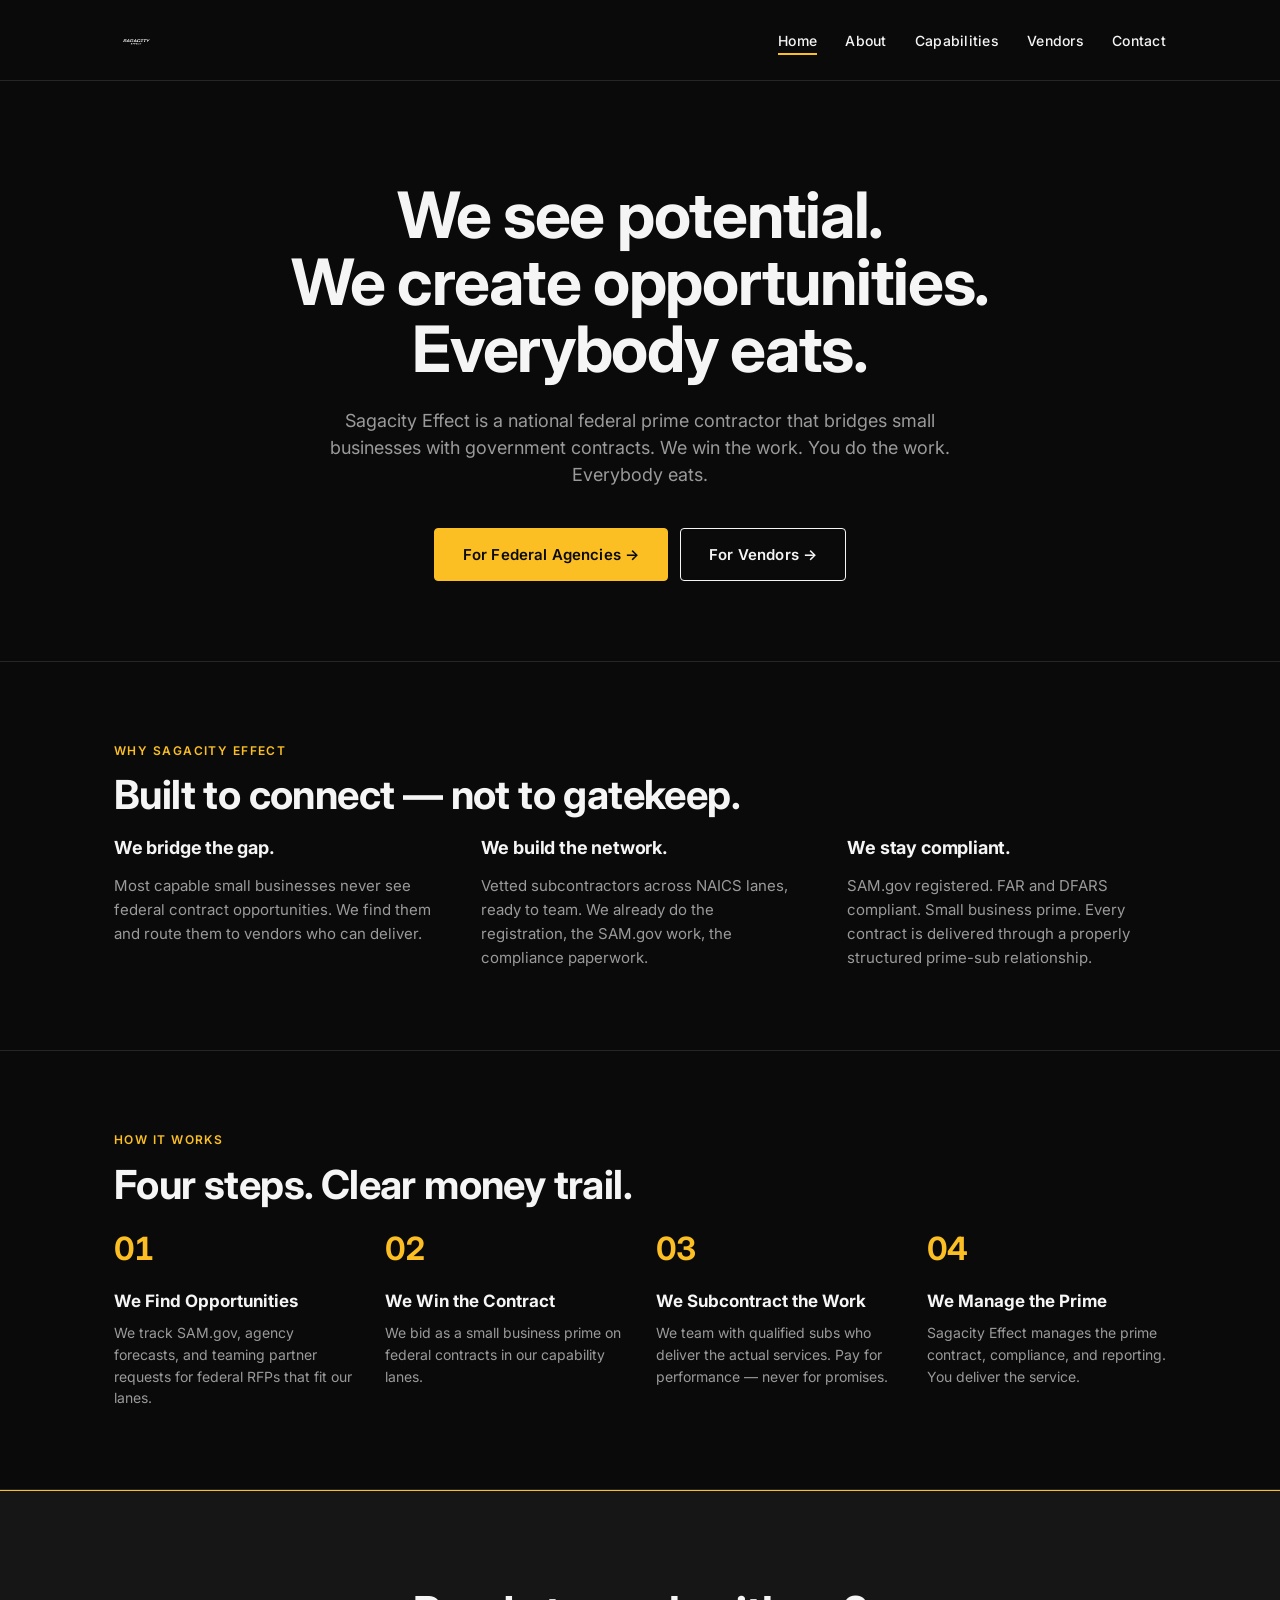
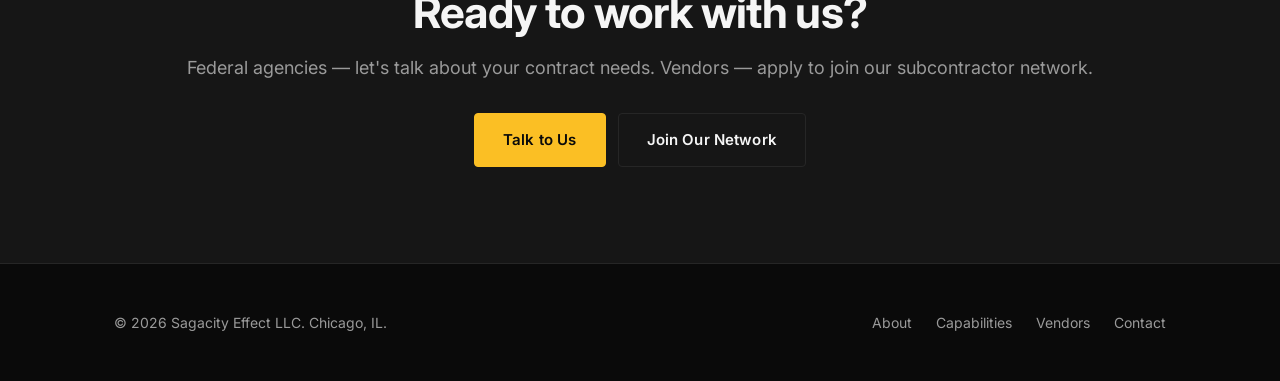
==== index.html @ 0b92cca1 "Sagacity Effect site — dark theme, white-on-transparent logo, real address" ====
<!DOCTYPE html>
<html lang="en">
<head>
  <meta charset="UTF-8" />
  <meta name="viewport" content="width=device-width, initial-scale=1.0" />
  <title>Sagacity Effect LLC — Federal Prime Contractor</title>
  <meta name="description" content="Sagacity Effect is a federal prime contractor that bridges small businesses with government contracts. National reach. SAM.gov registered." />
  <meta name="theme-color" content="#0a0a0a" />
  <link rel="icon" type="image/svg+xml" href="data:image/svg+xml,%3Csvg xmlns='http://www.w3.org/2000/svg' viewBox='0 0 100 100'%3E%3Crect width='100' height='100' fill='%230a0a0a'/%3E%3Ctext x='50' y='62' font-family='Impact,Arial Black,sans-serif' font-size='48' font-weight='900' font-style='italic' fill='white' text-anchor='middle' letter-spacing='-2'%3ES%3C/text%3E%3C/svg%3E" />
  <link rel="preconnect" href="https://fonts.googleapis.com" />
<link rel="preconnect" href="https://fonts.gstatic.com" crossorigin />
<link href="https://fonts.googleapis.com/css2?family=Bebas+Neue&family=Oswald:wght@500;700&family=Inter:wght@400;500;600;700&display=swap" rel="stylesheet" />
<link rel="stylesheet" href="styles.css" />
</head>
<body>
  <a class="skip-link" href="#main">Skip to main content</a>

  <header class="site-header">
    <div class="container">
      <a href="index.html" class="brand" aria-label="Sagacity Effect LLC — Home">
        <img src="assets/logo-light.png" alt="Sagacity Effect logo" class="brand-img" width="200" height="auto" />
      </a>
      <button class="nav-toggle" aria-expanded="false" aria-label="Toggle navigation">Menu</button>
      <nav>
        <ul class="nav-list">
          <li><a href="index.html" class="active">Home</a></li>
          <li><a href="about.html">About</a></li>
          <li><a href="capabilities.html">Capabilities</a></li>
          <li><a href="vendors.html">Vendors</a></li>
          <li><a href="contact.html">Contact</a></li>
        </ul>
      </nav>
    </div>
  </header>

  <main id="main">

    <section class="hero">
      <div class="container">
        <h1>We see potential.<br />We create opportunities.<br />Everybody eats.</h1>
        <p class="lede">Sagacity Effect is a national federal prime contractor that bridges small businesses with government contracts. We win the work. You do the work. Everybody eats.</p>
        <div class="hero-actions">
          <a href="capabilities.html" class="btn btn-primary">For Federal Agencies →</a>
          <a href="vendors.html" class="btn btn-secondary">For Vendors →</a>
        </div>
      </div>
    </section>

    <section>
      <div class="container">
        <p class="section-eyebrow">Why Sagacity Effect</p>
        <h2>Built to connect — not to gatekeep.</h2>
        <div class="why-grid">
          <div class="item">
            <h3>We bridge the gap.</h3>
            <p>Most capable small businesses never see federal contract opportunities. We find them and route them to vendors who can deliver.</p>
          </div>
          <div class="item">
            <h3>We build the network.</h3>
            <p>Vetted subcontractors across NAICS lanes, ready to team. We already do the registration, the SAM.gov work, the compliance paperwork.</p>
          </div>
          <div class="item">
            <h3>We stay compliant.</h3>
            <p>SAM.gov registered. FAR and DFARS compliant. Small business prime. Every contract is delivered through a properly structured prime-sub relationship.</p>
          </div>
        </div>
      </div>
    </section>

    <section>
      <div class="container">
        <p class="section-eyebrow">How it works</p>
        <h2>Four steps. Clear money trail.</h2>
        <div class="steps">
          <div class="step">
            <h3>We Find Opportunities</h3>
            <p>We track SAM.gov, agency forecasts, and teaming partner requests for federal RFPs that fit our lanes.</p>
          </div>
          <div class="step">
            <h3>We Win the Contract</h3>
            <p>We bid as a small business prime on federal contracts in our capability lanes.</p>
          </div>
          <div class="step">
            <h3>We Subcontract the Work</h3>
            <p>We team with qualified subs who deliver the actual services. Pay for performance — never for promises.</p>
          </div>
          <div class="step">
            <h3>We Manage the Prime</h3>
            <p>Sagacity Effect manages the prime contract, compliance, and reporting. You deliver the service.</p>
          </div>
        </div>
      </div>
    </section>

    <section class="cta-strip">
      <div class="container">
        <h2>Ready to work with us?</h2>
        <p>Federal agencies — let's talk about your contract needs. Vendors — apply to join our subcontractor network.</p>
        <div class="actions">
          <a href="contact.html" class="btn btn-primary">Talk to Us</a>
          <a href="vendors.html" class="btn btn-secondary">Join Our Network</a>
        </div>
      </div>
    </section>

  </main>

  <footer class="site-footer">
    <div class="container">
      <span>© 2026 Sagacity Effect LLC. Chicago, IL.</span>
      <span>
        <a href="about.html">About</a>
        <a href="capabilities.html">Capabilities</a>
        <a href="vendors.html">Vendors</a>
        <a href="contact.html">Contact</a>
      </span>
    </div>
  </footer>

  <script src="script.js"></script>
</body>
</html>
---- styles.css ----
/* Sagacity Effect LLC — base stylesheet
   Dark theme. Black/off-white/amber palette. Mobile-first, no frameworks. */

:root {
  --bg: #0a0a0a;
  --fg: #f5f5f5;
  --muted: #9a9a9a;
  --muted-2: #6a6a6a;
  --border: #262626;
  --surface: #161616;
  --surface-2: #1f1f1f;
  --accent: #fbbf24;        /* amber — used for primary buttons + highlights */
  --accent-hover: #f59e0b;
  --accent-fg: #0a0a0a;     /* dark text on amber surfaces */
  --hover: #1f1f1f;
  --max-w: 1100px;
  --gap: 24px;
  --radius: 4px;
  --transition: 200ms ease;
}

* {
  box-sizing: border-box;
  margin: 0;
  padding: 0;
}

html {
  scroll-behavior: smooth;
  -webkit-font-smoothing: antialiased;
  -moz-osx-font-smoothing: grayscale;
  color-scheme: dark;
}

body {
  font-family: -apple-system, BlinkMacSystemFont, "Segoe UI", "Inter",
    "Helvetica Neue", Arial, sans-serif;
  font-size: 16px;
  line-height: 1.55;
  color: var(--fg);
  background: var(--bg);
  font-weight: 400;
}

img, svg {
  max-width: 100%;
  display: block;
}

a {
  color: var(--fg);
  text-decoration: underline;
  text-underline-offset: 3px;
  text-decoration-thickness: 1px;
  transition: opacity var(--transition);
}
a:hover { opacity: 0.7; }

/* Skip link */
.skip-link {
  position: absolute;
  left: -9999px;
  top: 0;
  background: var(--accent);
  color: var(--accent-fg);
  padding: 12px 20px;
  z-index: 100;
  text-decoration: none;
  font-weight: 600;
}
.skip-link:focus { left: 0; }

/* Layout */
.container {
  max-width: var(--max-w);
  margin: 0 auto;
  padding: 0 24px;
}

/* Header */
.site-header {
  border-bottom: 1px solid var(--border);
  background: var(--bg);
  position: sticky;
  top: 0;
  z-index: 50;
}
.site-header .container {
  display: flex;
  align-items: center;
  justify-content: space-between;
  padding-top: 18px;
  padding-bottom: 18px;
}
.brand {
  display: inline-flex;
  align-items: center;
  text-decoration: none;
  color: var(--fg);
}
.brand-img {
  height: 44px;
  width: auto;
  display: block;
}
@media (max-width: 600px) {
  .brand-img { height: 36px; }
}
.nav-toggle {
  display: none;
  background: none;
  border: 1px solid var(--border);
  padding: 8px 12px;
  font-family: inherit;
  font-size: 14px;
  color: var(--fg);
  cursor: pointer;
  border-radius: var(--radius);
}
.nav-list {
  display: flex;
  list-style: none;
  gap: 28px;
}
.nav-list a {
  text-decoration: none;
  font-size: 14px;
  font-weight: 500;
  letter-spacing: 0.02em;
  color: var(--fg);
}
.nav-list a.active {
  border-bottom: 2px solid var(--accent);
  padding-bottom: 4px;
}

@media (max-width: 720px) {
  .nav-toggle { display: block; }
  .nav-list {
    display: none;
    position: absolute;
    top: 100%;
    left: 0;
    right: 0;
    flex-direction: column;
    gap: 0;
    background: var(--bg);
    border-bottom: 1px solid var(--border);
    padding: 12px 24px;
  }
  .nav-list.open { display: flex; }
  .nav-list li { padding: 12px 0; border-bottom: 1px solid var(--border); }
  .nav-list li:last-child { border-bottom: none; }
}

/* Hero */
.hero {
  padding: 100px 0 80px;
  text-align: center;
  border-bottom: 1px solid var(--border);
}
.hero h1 {
  font-size: clamp(36px, 6vw, 64px);
  line-height: 1.05;
  letter-spacing: -0.02em;
  font-weight: 700;
  margin-bottom: 24px;
  max-width: 880px;
  margin-left: auto;
  margin-right: auto;
}
.hero .lede {
  font-size: 18px;
  color: var(--muted);
  max-width: 640px;
  margin: 0 auto 40px;
  line-height: 1.5;
}
.hero-actions {
  display: flex;
  gap: 12px;
  justify-content: center;
  flex-wrap: wrap;
}

/* Buttons */
.btn {
  display: inline-block;
  padding: 14px 28px;
  border-radius: var(--radius);
  font-weight: 600;
  font-size: 15px;
  text-decoration: none;
  border: 1.5px solid transparent;
  cursor: pointer;
  transition: background var(--transition), color var(--transition),
    border-color var(--transition);
  letter-spacing: 0.01em;
}
.btn-primary {
  background: var(--accent);
  color: var(--accent-fg);
  border-color: var(--accent);
}
.btn-primary:hover { background: var(--accent-hover); border-color: var(--accent-hover); opacity: 1; }
.btn-secondary {
  background: transparent;
  color: var(--fg);
  border-color: var(--fg);
}
.btn-secondary:hover { background: var(--fg); color: var(--bg); opacity: 1; }

/* Sections */
section {
  padding: 80px 0;
  border-bottom: 1px solid var(--border);
}
section:last-of-type { border-bottom: none; }
section h2 {
  font-size: clamp(28px, 4vw, 40px);
  line-height: 1.15;
  letter-spacing: -0.015em;
  font-weight: 700;
  margin-bottom: 16px;
}
section .section-eyebrow {
  font-size: 12px;
  font-weight: 600;
  letter-spacing: 0.12em;
  text-transform: uppercase;
  color: var(--accent);
  margin-bottom: 12px;
}
section .section-lede {
  font-size: 18px;
  color: var(--muted);
  max-width: 720px;
  margin-bottom: 56px;
}

/* 3-column "Why" grid */
.why-grid {
  display: grid;
  grid-template-columns: repeat(3, 1fr);
  gap: 48px;
}
.why-grid .item h3 {
  font-size: 18px;
  font-weight: 700;
  margin-bottom: 12px;
  letter-spacing: -0.01em;
}
.why-grid .item p {
  color: var(--muted);
  font-size: 15px;
  line-height: 1.6;
}
@media (max-width: 720px) {
  .why-grid { grid-template-columns: 1fr; gap: 32px; }
}

/* 4-step "How" */
.steps {
  display: grid;
  grid-template-columns: repeat(4, 1fr);
  gap: 32px;
  counter-reset: step;
}
.steps .step {
  position: relative;
  padding-top: 64px;
  counter-increment: step;
}
.steps .step::before {
  content: counter(step, decimal-leading-zero);
  position: absolute;
  top: 0;
  left: 0;
  font-size: 32px;
  font-weight: 700;
  letter-spacing: -0.02em;
  color: var(--accent);
  font-feature-settings: "tnum";
}
.steps .step h3 {
  font-size: 17px;
  font-weight: 700;
  margin-bottom: 8px;
}
.steps .step p {
  color: var(--muted);
  font-size: 14px;
  line-height: 1.55;
}
@media (max-width: 960px) {
  .steps { grid-template-columns: repeat(2, 1fr); }
}
@media (max-width: 540px) {
  .steps { grid-template-columns: 1fr; gap: 24px; }
  .steps .step { padding-top: 56px; }
}

/* CTA strip — distinct from sections, uses surface tone + accent top border */
.cta-strip {
  text-align: center;
  padding: 96px 0;
  background: var(--surface);
  color: var(--fg);
  border-top: 1px solid var(--accent);
  border-bottom: none;
}
.cta-strip h2 {
  color: var(--fg);
  font-size: clamp(28px, 4vw, 44px);
  margin-bottom: 16px;
}
.cta-strip p {
  color: var(--muted);
  font-size: 18px;
  margin-bottom: 32px;
}
.cta-strip .actions {
  display: flex;
  gap: 12px;
  justify-content: center;
  flex-wrap: wrap;
}
.cta-strip .btn-primary {
  background: var(--accent);
  color: var(--accent-fg);
  border-color: var(--accent);
}
.cta-strip .btn-primary:hover { background: var(--accent-hover); border-color: var(--accent-hover); }
.cta-strip .btn-secondary {
  background: transparent;
  color: var(--fg);
  border-color: var(--border);
}
.cta-strip .btn-secondary:hover { background: var(--fg); color: var(--bg); }

/* About / Story */
.story {
  display: grid;
  grid-template-columns: 1fr 1fr;
  gap: 80px;
  align-items: start;
}
.story .col p {
  font-size: 16px;
  margin-bottom: 16px;
  color: var(--muted);
  line-height: 1.65;
}
.story .col h3 {
  font-size: 14px;
  font-weight: 700;
  letter-spacing: 0.08em;
  text-transform: uppercase;
  margin-bottom: 12px;
  color: var(--accent);
}
@media (max-width: 880px) {
  .story { grid-template-columns: 1fr; gap: 40px; }
}

/* Pull quote */
.pull-quote {
  font-size: 22px;
  line-height: 1.45;
  font-weight: 500;
  font-style: italic;
  border-left: 3px solid var(--accent);
  padding-left: 24px;
  margin: 32px 0;
  color: var(--fg);
}

/* Capabilities table */
.cap-table {
  width: 100%;
  border-collapse: collapse;
  margin: 32px 0 48px;
  font-size: 14px;
}
.cap-table th,
.cap-table td {
  text-align: left;
  padding: 16px 12px;
  border-bottom: 1px solid var(--border);
  vertical-align: top;
}
.cap-table th {
  font-weight: 700;
  font-size: 12px;
  letter-spacing: 0.06em;
  text-transform: uppercase;
  color: var(--muted);
  background: var(--surface);
}
.cap-table td code {
  font-family: "SF Mono", Menlo, Consolas, monospace;
  font-size: 12px;
  background: var(--surface-2);
  padding: 2px 6px;
  border-radius: 3px;
  color: var(--accent);
}

/* Two columns */
.two-col {
  display: grid;
  grid-template-columns: 1fr 1fr;
  gap: 56px;
  margin: 48px 0;
}
.two-col .panel {
  padding: 32px;
  background: var(--surface);
  border-radius: var(--radius);
  border: 1px solid var(--border);
}
.two-col .panel h3 {
  font-size: 18px;
  font-weight: 700;
  margin-bottom: 16px;
  letter-spacing: -0.01em;
}
.two-col .panel ul {
  list-style: none;
}
.two-col .panel ul li {
  padding: 6px 0 6px 22px;
  position: relative;
  font-size: 15px;
  color: var(--muted);
  line-height: 1.55;
}
.two-col .panel ul li::before {
  content: "→";
  position: absolute;
  left: 0;
  color: var(--accent);
  font-weight: 700;
}
@media (max-width: 880px) {
  .two-col { grid-template-columns: 1fr; gap: 24px; }
}

/* Vendor requirements */
.req-list {
  list-style: none;
  margin: 32px 0;
}
.req-list > li {
  padding: 16px 0 16px 36px;
  border-bottom: 1px solid var(--border);
  position: relative;
}
.req-list > li:last-child { border-bottom: none; }
.req-list > li::before {
  content: "✓";
  position: absolute;
  left: 0;
  top: 16px;
  font-weight: 700;
  color: var(--accent);
  font-size: 18px;
}
.req-list > li strong {
  display: block;
  font-weight: 700;
  margin-bottom: 4px;
}
.req-list > li span {
  color: var(--muted);
  font-size: 14px;
}

/* Contact */
.contact-grid {
  display: grid;
  grid-template-columns: 1fr 1fr;
  gap: 56px;
}
.contact-card {
  padding: 32px;
  background: var(--surface);
  border: 1px solid var(--border);
  border-radius: var(--radius);
}
.contact-card h3 {
  font-size: 16px;
  font-weight: 700;
  margin-bottom: 8px;
  letter-spacing: -0.01em;
}
.contact-card p {
  color: var(--muted);
  font-size: 14px;
  margin-bottom: 12px;
  line-height: 1.55;
}
.contact-card .email {
  display: inline-block;
  font-family: "SF Mono", Menlo, Consolas, monospace;
  font-size: 14px;
  color: var(--accent);
  text-decoration: underline;
  font-weight: 600;
}
.contact-card .email:hover { opacity: 0.7; }
@media (max-width: 720px) {
  .contact-grid { grid-template-columns: 1fr; gap: 24px; }
}

.address-block {
  margin-top: 32px;
  padding: 24px 32px;
  background: var(--surface);
  border: 1px solid var(--border);
  border-radius: var(--radius);
  font-family: "SF Mono", Menlo, Consolas, monospace;
  font-size: 13px;
  line-height: 1.6;
}
.address-block .label {
  display: block;
  font-size: 11px;
  text-transform: uppercase;
  letter-spacing: 0.08em;
  color: var(--muted);
  margin-bottom: 8px;
}

/* Footer */
.site-footer {
  border-top: 1px solid var(--border);
  padding: 48px 0;
  font-size: 14px;
  color: var(--muted);
  background: var(--bg);
}
.site-footer .container {
  display: flex;
  justify-content: space-between;
  align-items: center;
  flex-wrap: wrap;
  gap: 16px;
}
.site-footer a {
  color: var(--muted);
  text-decoration: none;
  margin-left: 20px;
}
.site-footer a:hover { color: var(--accent); }

/* Page-specific hero (sub pages) */
.page-hero {
  padding: 80px 0 56px;
  text-align: left;
  border-bottom: 1px solid var(--border);
}
.page-hero .eyebrow {
  font-size: 12px;
  font-weight: 600;
  letter-spacing: 0.12em;
  text-transform: uppercase;
  color: var(--accent);
  margin-bottom: 12px;
}
.page-hero h1 {
  font-size: clamp(36px, 5vw, 56px);
  line-height: 1.1;
  letter-spacing: -0.02em;
  font-weight: 700;
  margin-bottom: 16px;
  max-width: 800px;
}
.page-hero .lede {
  font-size: 18px;
  color: var(--muted);
  max-width: 720px;
  line-height: 1.5;
}

/* Bio card */
.bio {
  display: flex;
  gap: 24px;
  align-items: flex-start;
  padding: 32px;
  background: var(--surface);
  border: 1px solid var(--border);
  border-radius: var(--radius);
  margin-top: 32px;
}
.bio-avatar {
  width: 80px;
  height: 80px;
  background: var(--accent);
  color: var(--accent-fg);
  border-radius: 50%;
  display: flex;
  align-items: center;
  justify-content: center;
  font-size: 28px;
  font-weight: 700;
  flex-shrink: 0;
}
.bio-content h4 {
  font-size: 18px;
  font-weight: 700;
  margin-bottom: 4px;
}
.bio-content p {
  color: var(--muted);
  font-size: 14px;
  line-height: 1.6;
}

/* Inline code block (used in vendor apply instructions) */
code.inline {
  background: var(--surface-2);
  padding: 2px 6px;
  border-radius: 3px;
  color: var(--accent);
  font-family: "SF Mono", Menlo, Consolas, monospace;
  font-size: 12px;
}

/* Print-friendly */
@media print {
  .site-header, .site-footer, .nav-toggle { display: none; }
  body { font-size: 12pt; color: #000; background: #fff; }
  a { color: #000; text-decoration: none; }
}
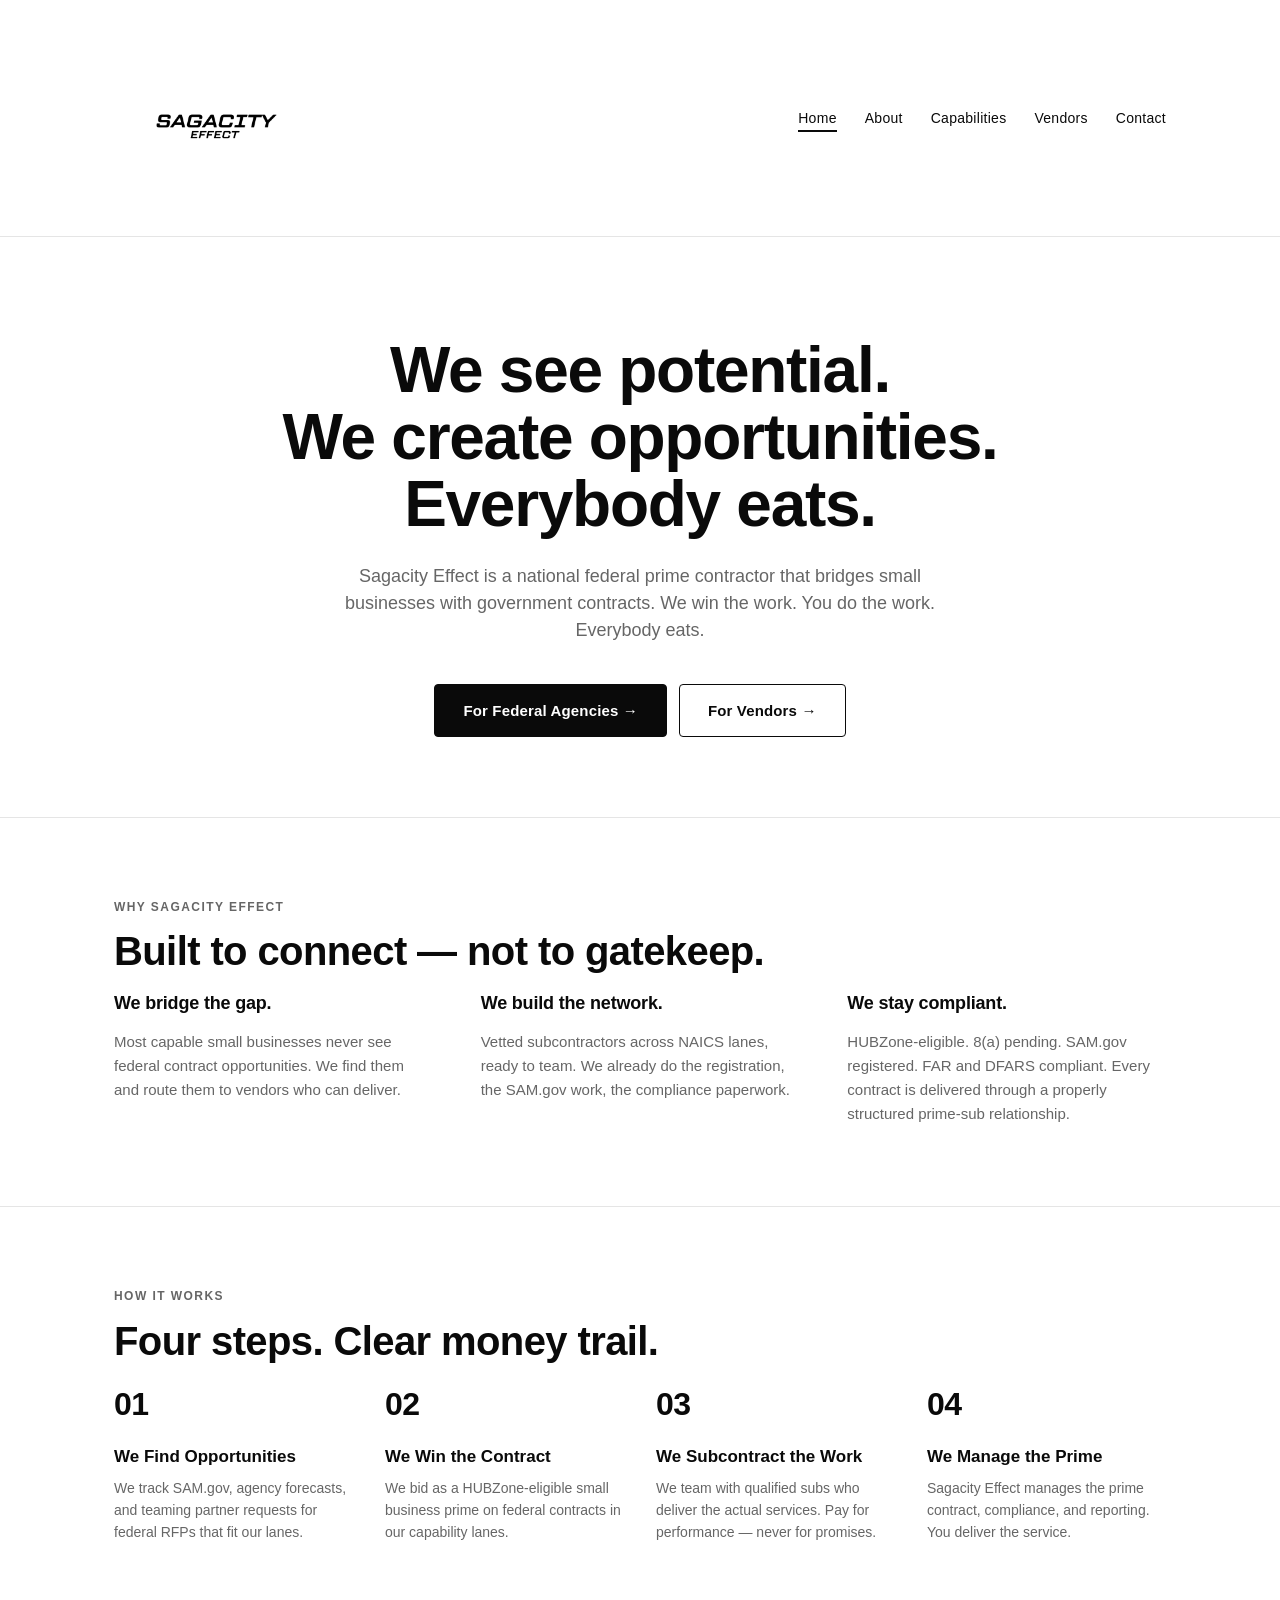
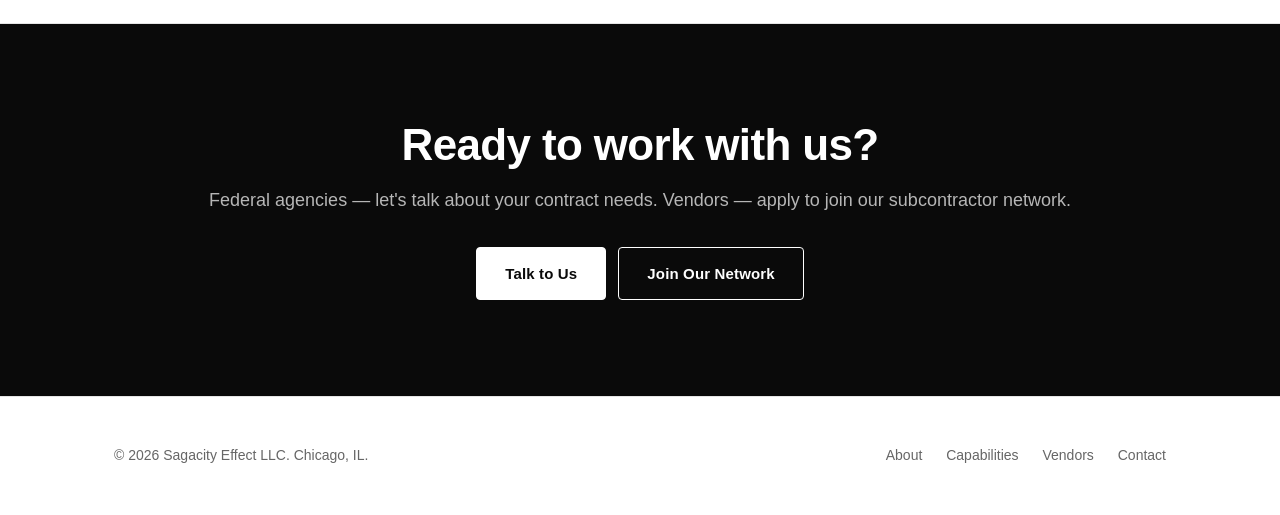
==== commit 72ddd862: "Revert to original light theme + HUBZone + 60620 address" ====
--- a/index.html
+++ b/index.html
@@ -4,13 +4,10 @@
   <meta charset="UTF-8" />
   <meta name="viewport" content="width=device-width, initial-scale=1.0" />
   <title>Sagacity Effect LLC — Federal Prime Contractor</title>
-  <meta name="description" content="Sagacity Effect is a federal prime contractor that bridges small businesses with government contracts. National reach. SAM.gov registered." />
+  <meta name="description" content="Sagacity Effect is a federal prime contractor that bridges small businesses with government contracts. HUBZone-eligible. National reach." />
   <meta name="theme-color" content="#0a0a0a" />
-  <link rel="icon" type="image/svg+xml" href="data:image/svg+xml,%3Csvg xmlns='http://www.w3.org/2000/svg' viewBox='0 0 100 100'%3E%3Crect width='100' height='100' fill='%230a0a0a'/%3E%3Ctext x='50' y='62' font-family='Impact,Arial Black,sans-serif' font-size='48' font-weight='900' font-style='italic' fill='white' text-anchor='middle' letter-spacing='-2'%3ES%3C/text%3E%3C/svg%3E" />
-  <link rel="preconnect" href="https://fonts.googleapis.com" />
-<link rel="preconnect" href="https://fonts.gstatic.com" crossorigin />
-<link href="https://fonts.googleapis.com/css2?family=Bebas+Neue&family=Oswald:wght@500;700&family=Inter:wght@400;500;600;700&display=swap" rel="stylesheet" />
-<link rel="stylesheet" href="styles.css" />
+  <link rel="icon" type="image/svg+xml" href="data:image/svg+xml,%3Csvg xmlns='http://www.w3.org/2000/svg' viewBox='0 0 100 100'%3E%3Crect width='100' height='100' fill='%230a0a0a'/%3E%3Ctext x='50' y='65' font-family='sans-serif' font-size='52' font-weight='700' fill='white' text-anchor='middle'%3ES%3C/text%3E%3C/svg%3E" />
+  <link rel="stylesheet" href="styles.css" />
 </head>
 <body>
   <a class="skip-link" href="#main">Skip to main content</a>
@@ -18,7 +15,7 @@
   <header class="site-header">
     <div class="container">
       <a href="index.html" class="brand" aria-label="Sagacity Effect LLC — Home">
-        <img src="assets/logo-light.png" alt="Sagacity Effect logo" class="brand-img" width="200" height="auto" />
+        <img src="assets/logo-original.jpg" alt="Sagacity Effect logo" class="brand-img" width="200" height="auto" />
       </a>
       <button class="nav-toggle" aria-expanded="false" aria-label="Toggle navigation">Menu</button>
       <nav>
@@ -61,7 +58,7 @@
           </div>
           <div class="item">
             <h3>We stay compliant.</h3>
-            <p>SAM.gov registered. FAR and DFARS compliant. Small business prime. Every contract is delivered through a properly structured prime-sub relationship.</p>
+            <p>HUBZone-eligible. 8(a) pending. SAM.gov registered. FAR and DFARS compliant. Every contract is delivered through a properly structured prime-sub relationship.</p>
           </div>
         </div>
       </div>
@@ -78,7 +75,7 @@
           </div>
           <div class="step">
             <h3>We Win the Contract</h3>
-            <p>We bid as a small business prime on federal contracts in our capability lanes.</p>
+            <p>We bid as a HUBZone-eligible small business prime on federal contracts in our capability lanes.</p>
           </div>
           <div class="step">
             <h3>We Subcontract the Work</h3>
--- a/styles.css
+++ b/styles.css
@@ -1,18 +1,15 @@
 /* Sagacity Effect LLC — base stylesheet
-   Dark theme. Black/off-white/amber palette. Mobile-first, no frameworks. */
+   Mobile-first, no frameworks. Black/white/neutral palette. */
 
 :root {
-  --bg: #0a0a0a;
-  --fg: #f5f5f5;
-  --muted: #9a9a9a;
-  --muted-2: #6a6a6a;
-  --border: #262626;
-  --surface: #161616;
-  --surface-2: #1f1f1f;
-  --accent: #fbbf24;        /* amber — used for primary buttons + highlights */
-  --accent-hover: #f59e0b;
-  --accent-fg: #0a0a0a;     /* dark text on amber surfaces */
-  --hover: #1f1f1f;
+  --bg: #ffffff;
+  --fg: #0a0a0a;
+  --muted: #666666;
+  --muted-2: #999999;
+  --border: #e5e5e5;
+  --surface: #fafafa;
+  --accent: #0a0a0a;
+  --hover: #f4f4f4;
   --max-w: 1100px;
   --gap: 24px;
   --radius: 4px;
@@ -29,7 +26,6 @@
   scroll-behavior: smooth;
   -webkit-font-smoothing: antialiased;
   -moz-osx-font-smoothing: grayscale;
-  color-scheme: dark;
 }
 
 body {
@@ -54,19 +50,17 @@
   text-decoration-thickness: 1px;
   transition: opacity var(--transition);
 }
-a:hover { opacity: 0.7; }
+a:hover { opacity: 0.6; }
 
 /* Skip link */
 .skip-link {
   position: absolute;
   left: -9999px;
   top: 0;
-  background: var(--accent);
-  color: var(--accent-fg);
+  background: var(--fg);
+  color: #fff;
   padding: 12px 20px;
   z-index: 100;
-  text-decoration: none;
-  font-weight: 600;
 }
 .skip-link:focus { left: 0; }
 
@@ -93,18 +87,12 @@
   padding-bottom: 18px;
 }
 .brand {
-  display: inline-flex;
-  align-items: center;
+  font-weight: 700;
+  font-size: 16px;
+  letter-spacing: 0.04em;
+  text-transform: uppercase;
   text-decoration: none;
   color: var(--fg);
-}
-.brand-img {
-  height: 44px;
-  width: auto;
-  display: block;
-}
-@media (max-width: 600px) {
-  .brand-img { height: 36px; }
 }
 .nav-toggle {
   display: none;
@@ -113,7 +101,6 @@
   padding: 8px 12px;
   font-family: inherit;
   font-size: 14px;
-  color: var(--fg);
   cursor: pointer;
   border-radius: var(--radius);
 }
@@ -127,10 +114,9 @@
   font-size: 14px;
   font-weight: 500;
   letter-spacing: 0.02em;
-  color: var(--fg);
 }
 .nav-list a.active {
-  border-bottom: 2px solid var(--accent);
+  border-bottom: 2px solid var(--fg);
   padding-bottom: 4px;
 }
 
@@ -198,17 +184,17 @@
   letter-spacing: 0.01em;
 }
 .btn-primary {
-  background: var(--accent);
-  color: var(--accent-fg);
-  border-color: var(--accent);
-}
-.btn-primary:hover { background: var(--accent-hover); border-color: var(--accent-hover); opacity: 1; }
+  background: var(--fg);
+  color: #fff;
+  border-color: var(--fg);
+}
+.btn-primary:hover { background: #2a2a2a; opacity: 1; }
 .btn-secondary {
-  background: transparent;
+  background: var(--bg);
   color: var(--fg);
   border-color: var(--fg);
 }
-.btn-secondary:hover { background: var(--fg); color: var(--bg); opacity: 1; }
+.btn-secondary:hover { background: var(--fg); color: #fff; opacity: 1; }
 
 /* Sections */
 section {
@@ -228,7 +214,7 @@
   font-weight: 600;
   letter-spacing: 0.12em;
   text-transform: uppercase;
-  color: var(--accent);
+  color: var(--muted);
   margin-bottom: 12px;
 }
 section .section-lede {
@@ -279,7 +265,7 @@
   font-size: 32px;
   font-weight: 700;
   letter-spacing: -0.02em;
-  color: var(--accent);
+  color: var(--fg);
   font-feature-settings: "tnum";
 }
 .steps .step h3 {
@@ -300,22 +286,21 @@
   .steps .step { padding-top: 56px; }
 }
 
-/* CTA strip — distinct from sections, uses surface tone + accent top border */
+/* CTA strip */
 .cta-strip {
   text-align: center;
   padding: 96px 0;
-  background: var(--surface);
-  color: var(--fg);
-  border-top: 1px solid var(--accent);
+  background: var(--fg);
+  color: #fff;
   border-bottom: none;
 }
 .cta-strip h2 {
-  color: var(--fg);
+  color: #fff;
   font-size: clamp(28px, 4vw, 44px);
   margin-bottom: 16px;
 }
 .cta-strip p {
-  color: var(--muted);
+  color: rgba(255, 255, 255, 0.7);
   font-size: 18px;
   margin-bottom: 32px;
 }
@@ -326,17 +311,17 @@
   flex-wrap: wrap;
 }
 .cta-strip .btn-primary {
-  background: var(--accent);
-  color: var(--accent-fg);
-  border-color: var(--accent);
-}
-.cta-strip .btn-primary:hover { background: var(--accent-hover); border-color: var(--accent-hover); }
+  background: #fff;
+  color: var(--fg);
+  border-color: #fff;
+}
+.cta-strip .btn-primary:hover { background: rgba(255,255,255,0.9); }
 .cta-strip .btn-secondary {
   background: transparent;
-  color: var(--fg);
-  border-color: var(--border);
-}
-.cta-strip .btn-secondary:hover { background: var(--fg); color: var(--bg); }
+  color: #fff;
+  border-color: #fff;
+}
+.cta-strip .btn-secondary:hover { background: #fff; color: var(--fg); }
 
 /* About / Story */
 .story {
@@ -357,7 +342,7 @@
   letter-spacing: 0.08em;
   text-transform: uppercase;
   margin-bottom: 12px;
-  color: var(--accent);
+  color: var(--fg);
 }
 @media (max-width: 880px) {
   .story { grid-template-columns: 1fr; gap: 40px; }
@@ -369,7 +354,7 @@
   line-height: 1.45;
   font-weight: 500;
   font-style: italic;
-  border-left: 3px solid var(--accent);
+  border-left: 3px solid var(--fg);
   padding-left: 24px;
   margin: 32px 0;
   color: var(--fg);
@@ -400,10 +385,9 @@
 .cap-table td code {
   font-family: "SF Mono", Menlo, Consolas, monospace;
   font-size: 12px;
-  background: var(--surface-2);
+  background: var(--surface);
   padding: 2px 6px;
   border-radius: 3px;
-  color: var(--accent);
 }
 
 /* Two columns */
@@ -417,7 +401,6 @@
   padding: 32px;
   background: var(--surface);
   border-radius: var(--radius);
-  border: 1px solid var(--border);
 }
 .two-col .panel h3 {
   font-size: 18px;
@@ -439,7 +422,7 @@
   content: "→";
   position: absolute;
   left: 0;
-  color: var(--accent);
+  color: var(--fg);
   font-weight: 700;
 }
 @media (max-width: 880px) {
@@ -463,7 +446,7 @@
   left: 0;
   top: 16px;
   font-weight: 700;
-  color: var(--accent);
+  color: var(--fg);
   font-size: 18px;
 }
 .req-list > li strong {
@@ -485,7 +468,6 @@
 .contact-card {
   padding: 32px;
   background: var(--surface);
-  border: 1px solid var(--border);
   border-radius: var(--radius);
 }
 .contact-card h3 {
@@ -504,11 +486,11 @@
   display: inline-block;
   font-family: "SF Mono", Menlo, Consolas, monospace;
   font-size: 14px;
-  color: var(--accent);
+  color: var(--fg);
   text-decoration: underline;
   font-weight: 600;
 }
-.contact-card .email:hover { opacity: 0.7; }
+.contact-card .email:hover { opacity: 0.6; }
 @media (max-width: 720px) {
   .contact-grid { grid-template-columns: 1fr; gap: 24px; }
 }
@@ -517,7 +499,6 @@
   margin-top: 32px;
   padding: 24px 32px;
   background: var(--surface);
-  border: 1px solid var(--border);
   border-radius: var(--radius);
   font-family: "SF Mono", Menlo, Consolas, monospace;
   font-size: 13px;
@@ -552,7 +533,7 @@
   text-decoration: none;
   margin-left: 20px;
 }
-.site-footer a:hover { color: var(--accent); }
+.site-footer a:hover { color: var(--fg); }
 
 /* Page-specific hero (sub pages) */
 .page-hero {
@@ -565,7 +546,7 @@
   font-weight: 600;
   letter-spacing: 0.12em;
   text-transform: uppercase;
-  color: var(--accent);
+  color: var(--muted);
   margin-bottom: 12px;
 }
 .page-hero h1 {
@@ -590,15 +571,14 @@
   align-items: flex-start;
   padding: 32px;
   background: var(--surface);
-  border: 1px solid var(--border);
   border-radius: var(--radius);
   margin-top: 32px;
 }
 .bio-avatar {
   width: 80px;
   height: 80px;
-  background: var(--accent);
-  color: var(--accent-fg);
+  background: var(--fg);
+  color: #fff;
   border-radius: 50%;
   display: flex;
   align-items: center;
@@ -618,19 +598,9 @@
   line-height: 1.6;
 }
 
-/* Inline code block (used in vendor apply instructions) */
-code.inline {
-  background: var(--surface-2);
-  padding: 2px 6px;
-  border-radius: 3px;
-  color: var(--accent);
-  font-family: "SF Mono", Menlo, Consolas, monospace;
-  font-size: 12px;
-}
-
 /* Print-friendly */
 @media print {
   .site-header, .site-footer, .nav-toggle { display: none; }
-  body { font-size: 12pt; color: #000; background: #fff; }
+  body { font-size: 12pt; color: #000; }
   a { color: #000; text-decoration: none; }
-}
+}
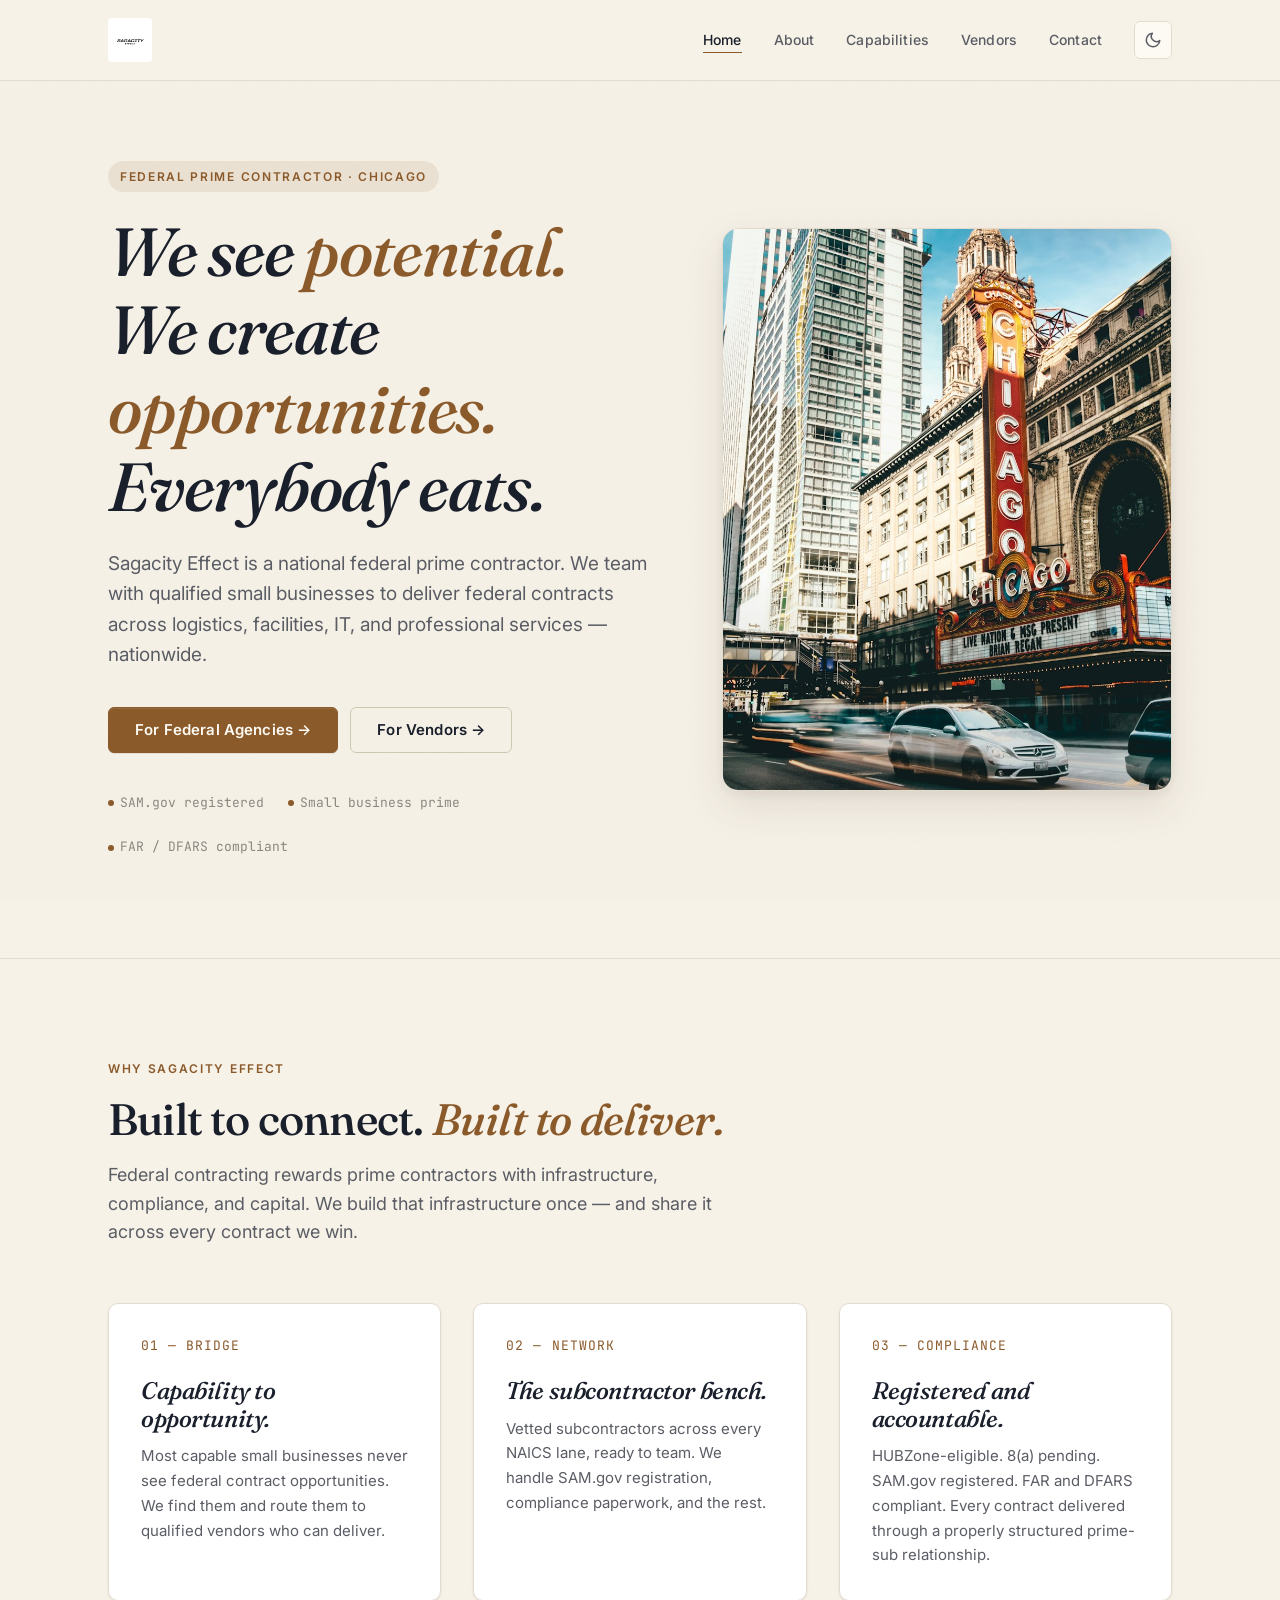
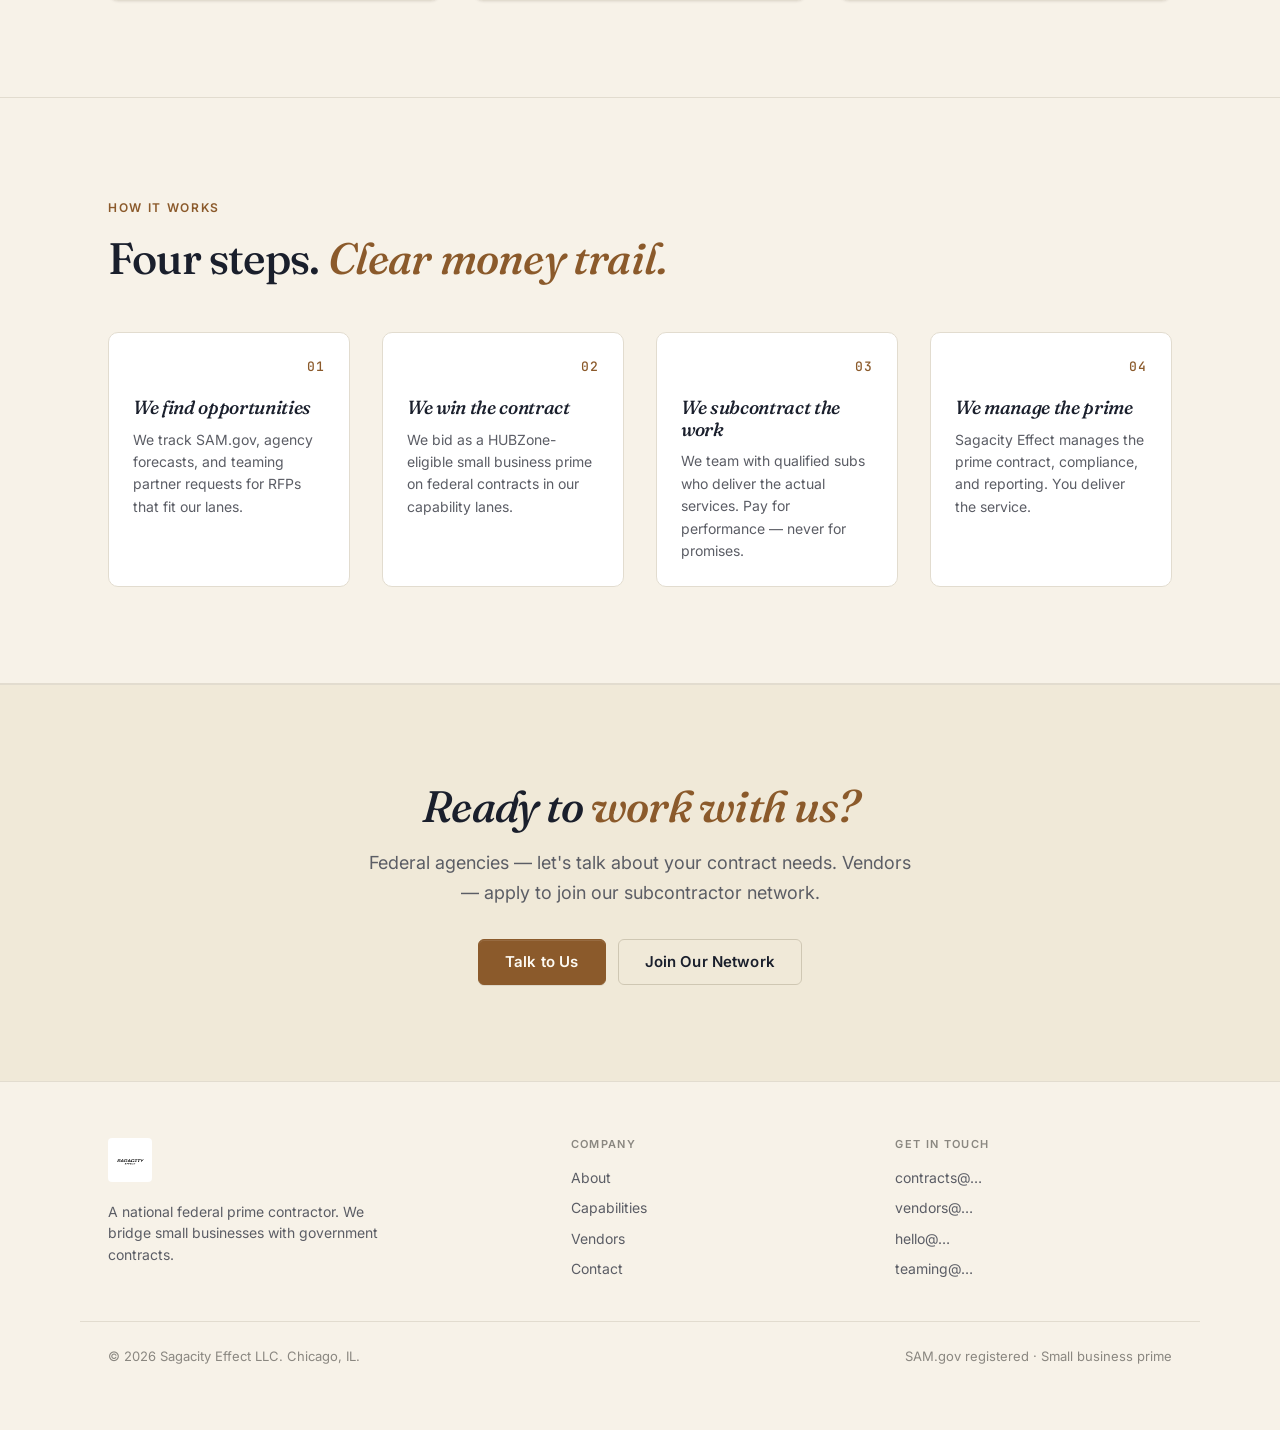
==== commit f4ab524d: "Major redesign: light/dark theme toggle, warm corporate palette, serif headlines, real photography, " ====
--- a/index.html
+++ b/index.html
@@ -1,12 +1,27 @@
 <!DOCTYPE html>
-<html lang="en">
+<html lang="en" data-theme="light">
 <head>
   <meta charset="UTF-8" />
   <meta name="viewport" content="width=device-width, initial-scale=1.0" />
   <title>Sagacity Effect LLC — Federal Prime Contractor</title>
-  <meta name="description" content="Sagacity Effect is a federal prime contractor that bridges small businesses with government contracts. HUBZone-eligible. National reach." />
-  <meta name="theme-color" content="#0a0a0a" />
-  <link rel="icon" type="image/svg+xml" href="data:image/svg+xml,%3Csvg xmlns='http://www.w3.org/2000/svg' viewBox='0 0 100 100'%3E%3Crect width='100' height='100' fill='%230a0a0a'/%3E%3Ctext x='50' y='65' font-family='sans-serif' font-size='52' font-weight='700' fill='white' text-anchor='middle'%3ES%3C/text%3E%3C/svg%3E" />
+  <meta name="description" content="Sagacity Effect is a national federal prime contractor. We team with qualified small businesses to deliver federal contracts across logistics, facilities, IT, and professional services. Chicago, IL." />
+  <meta name="theme-color" content="#f7f2e8" media="(prefers-color-scheme: light)" />
+  <meta name="theme-color" content="#15110b" media="(prefers-color-scheme: dark)" />
+  <link rel="icon" type="image/svg+xml" href="data:image/svg+xml,%3Csvg xmlns='http://www.w3.org/2000/svg' viewBox='0 0 100 100'%3E%3Crect width='100' height='100' fill='%238b5a2b'/%3E%3Ctext x='50' y='65' font-family='serif' font-size='52' font-weight='600' font-style='italic' fill='%23fdfaf3' text-anchor='middle'%3ES%3C/text%3E%3C/svg%3E" />
+  <script>
+    (function() {
+      try {
+        var saved = localStorage.getItem('sagacity-theme');
+        var theme = saved || (window.matchMedia('(prefers-color-scheme: dark)').matches ? 'dark' : 'light');
+        document.documentElement.setAttribute('data-theme', theme);
+      } catch (e) {
+        document.documentElement.setAttribute('data-theme', 'light');
+      }
+    })();
+  </script>
+  <link rel="preconnect" href="https://fonts.googleapis.com" />
+  <link rel="preconnect" href="https://fonts.gstatic.com" crossorigin />
+  <link href="https://fonts.googleapis.com/css2?family=Fraunces:ital,opsz,wght@0,9..144,400;0,9..144,500;0,9..144,600;0,9..144,700;1,9..144,400;1,9..144,500&family=Inter:wght@400;500;600;700&family=JetBrains+Mono:wght@400;500&display=swap" rel="stylesheet" />
   <link rel="stylesheet" href="styles.css" />
 </head>
 <body>
@@ -25,6 +40,17 @@
           <li><a href="capabilities.html">Capabilities</a></li>
           <li><a href="vendors.html">Vendors</a></li>
           <li><a href="contact.html">Contact</a></li>
+          <li>
+            <button class="theme-toggle" type="button" aria-label="Toggle dark mode" title="Toggle dark mode">
+              <svg class="icon-sun" viewBox="0 0 24 24" width="18" height="18" fill="none" stroke="currentColor" stroke-width="2" stroke-linecap="round" stroke-linejoin="round" aria-hidden="true">
+                <circle cx="12" cy="12" r="4"/>
+                <path d="M12 2v2M12 20v2M4.93 4.93l1.41 1.41M17.66 17.66l1.41 1.41M2 12h2M20 12h2M4.93 19.07l1.41-1.41M17.66 6.34l1.41-1.41"/>
+              </svg>
+              <svg class="icon-moon" viewBox="0 0 24 24" width="18" height="18" fill="none" stroke="currentColor" stroke-width="2" stroke-linecap="round" stroke-linejoin="round" aria-hidden="true">
+                <path d="M21 12.79A9 9 0 1 1 11.21 3 7 7 0 0 0 21 12.79z"/>
+              </svg>
+            </button>
+          </li>
         </ul>
       </nav>
     </div>
@@ -34,31 +60,23 @@
 
     <section class="hero">
       <div class="container">
-        <h1>We see potential.<br />We create opportunities.<br />Everybody eats.</h1>
-        <p class="lede">Sagacity Effect is a national federal prime contractor that bridges small businesses with government contracts. We win the work. You do the work. Everybody eats.</p>
-        <div class="hero-actions">
-          <a href="capabilities.html" class="btn btn-primary">For Federal Agencies →</a>
-          <a href="vendors.html" class="btn btn-secondary">For Vendors →</a>
-        </div>
-      </div>
-    </section>
-
-    <section>
-      <div class="container">
-        <p class="section-eyebrow">Why Sagacity Effect</p>
-        <h2>Built to connect — not to gatekeep.</h2>
-        <div class="why-grid">
-          <div class="item">
-            <h3>We bridge the gap.</h3>
-            <p>Most capable small businesses never see federal contract opportunities. We find them and route them to vendors who can deliver.</p>
+        <div class="hero-grid">
+          <div class="hero-content">
+            <span class="hero-eyebrow">Federal Prime Contractor · Chicago</span>
+            <h1>We see <span class="accent">potential.</span> We create <span class="accent">opportunities.</span> Everybody eats.</h1>
+            <p class="lede">Sagacity Effect is a national federal prime contractor. We team with qualified small businesses to deliver federal contracts across logistics, facilities, IT, and professional services — nationwide.</p>
+            <div class="hero-actions">
+              <a href="capabilities.html" class="btn btn-primary">For Federal Agencies →</a>
+              <a href="vendors.html" class="btn btn-secondary">For Vendors →</a>
+            </div>
+            <div class="hero-meta">
+              <span>SAM.gov registered</span>
+              <span>Small business prime</span>
+              <span>FAR / DFARS compliant</span>
+            </div>
           </div>
-          <div class="item">
-            <h3>We build the network.</h3>
-            <p>Vetted subcontractors across NAICS lanes, ready to team. We already do the registration, the SAM.gov work, the compliance paperwork.</p>
-          </div>
-          <div class="item">
-            <h3>We stay compliant.</h3>
-            <p>HUBZone-eligible. 8(a) pending. SAM.gov registered. FAR and DFARS compliant. Every contract is delivered through a properly structured prime-sub relationship.</p>
+          <div class="hero-image">
+            <img src="assets/images/cityscape.jpg" alt="Chicago skyline" />
           </div>
         </div>
       </div>
@@ -66,23 +84,50 @@
 
     <section>
       <div class="container">
-        <p class="section-eyebrow">How it works</p>
-        <h2>Four steps. Clear money trail.</h2>
+        <span class="section-eyebrow">Why Sagacity Effect</span>
+        <h2>Built to connect. <span class="accent">Built to deliver.</span></h2>
+        <p class="section-lede">Federal contracting rewards prime contractors with infrastructure, compliance, and capital. We build that infrastructure once — and share it across every contract we win.</p>
+
+        <div class="why-grid">
+          <div class="why-card">
+            <span class="num">01 — BRIDGE</span>
+            <h3>Capability to opportunity.</h3>
+            <p>Most capable small businesses never see federal contract opportunities. We find them and route them to qualified vendors who can deliver.</p>
+          </div>
+          <div class="why-card">
+            <span class="num">02 — NETWORK</span>
+            <h3>The subcontractor bench.</h3>
+            <p>Vetted subcontractors across every NAICS lane, ready to team. We handle SAM.gov registration, compliance paperwork, and the rest.</p>
+          </div>
+          <div class="why-card">
+            <span class="num">03 — COMPLIANCE</span>
+            <h3>Registered and accountable.</h3>
+            <p>HUBZone-eligible. 8(a) pending. SAM.gov registered. FAR and DFARS compliant. Every contract delivered through a properly structured prime-sub relationship.</p>
+          </div>
+        </div>
+      </div>
+    </section>
+
+    <section>
+      <div class="container">
+        <span class="section-eyebrow">How it works</span>
+        <h2>Four steps. <span class="accent">Clear money trail.</span></h2>
+
         <div class="steps">
           <div class="step">
-            <h3>We Find Opportunities</h3>
-            <p>We track SAM.gov, agency forecasts, and teaming partner requests for federal RFPs that fit our lanes.</p>
+            <h3>We find opportunities</h3>
+            <p>We track SAM.gov, agency forecasts, and teaming partner requests for RFPs that fit our lanes.</p>
           </div>
           <div class="step">
-            <h3>We Win the Contract</h3>
+            <h3>We win the contract</h3>
             <p>We bid as a HUBZone-eligible small business prime on federal contracts in our capability lanes.</p>
           </div>
           <div class="step">
-            <h3>We Subcontract the Work</h3>
+            <h3>We subcontract the work</h3>
             <p>We team with qualified subs who deliver the actual services. Pay for performance — never for promises.</p>
           </div>
           <div class="step">
-            <h3>We Manage the Prime</h3>
+            <h3>We manage the prime</h3>
             <p>Sagacity Effect manages the prime contract, compliance, and reporting. You deliver the service.</p>
           </div>
         </div>
@@ -91,7 +136,7 @@
 
     <section class="cta-strip">
       <div class="container">
-        <h2>Ready to work with us?</h2>
+        <h2>Ready to <span class="accent">work with us?</span></h2>
         <p>Federal agencies — let's talk about your contract needs. Vendors — apply to join our subcontractor network.</p>
         <div class="actions">
           <a href="contact.html" class="btn btn-primary">Talk to Us</a>
@@ -104,16 +149,37 @@
 
   <footer class="site-footer">
     <div class="container">
+      <div class="footer-brand">
+        <a href="index.html" class="brand" aria-label="Sagacity Effect LLC — Home">
+          <img src="assets/logo-original.jpg" alt="Sagacity Effect logo" class="brand-img" width="180" height="auto" />
+        </a>
+        <p>A national federal prime contractor. We bridge small businesses with government contracts.</p>
+      </div>
+      <div>
+        <h4>Company</h4>
+        <ul>
+          <li><a href="about.html">About</a></li>
+          <li><a href="capabilities.html">Capabilities</a></li>
+          <li><a href="vendors.html">Vendors</a></li>
+          <li><a href="contact.html">Contact</a></li>
+        </ul>
+      </div>
+      <div>
+        <h4>Get in touch</h4>
+        <ul>
+          <li><a href="mailto:contracts@sagacityeffect.com">contracts@…</a></li>
+          <li><a href="mailto:vendors@sagacityeffect.com">vendors@…</a></li>
+          <li><a href="mailto:hello@sagacityeffect.com">hello@…</a></li>
+          <li><a href="mailto:teaming@sagacityeffect.com">teaming@…</a></li>
+        </ul>
+      </div>
+    </div>
+    <div class="container footer-bottom">
       <span>© 2026 Sagacity Effect LLC. Chicago, IL.</span>
-      <span>
-        <a href="about.html">About</a>
-        <a href="capabilities.html">Capabilities</a>
-        <a href="vendors.html">Vendors</a>
-        <a href="contact.html">Contact</a>
-      </span>
+      <span>SAM.gov registered · Small business prime</span>
     </div>
   </footer>
 
   <script src="script.js"></script>
 </body>
-</html>+</html>
--- a/styles.css
+++ b/styles.css
@@ -1,22 +1,83 @@
 /* Sagacity Effect LLC — base stylesheet
-   Mobile-first, no frameworks. Black/white/neutral palette. */
+   Design system: warm-neutral "cozy corporate" with light + dark themes.
+   Typography: Fraunces serif headlines, Inter body, JetBrains Mono accents. */
+
+/* ============================================================
+   THEME VARIABLES
+   Default is light. Dark theme applied via [data-theme="dark"]
+   on <html>. Set by inline script in <head> before paint to
+   prevent flash.
+   ============================================================ */
+
+:root,
+[data-theme="light"] {
+  --bg:           #f7f2e8;   /* warm cream paper */
+  --bg-elev:      #ffffff;   /* elevated card surface */
+  --fg:           #1a1f2c;   /* deep navy-charcoal text */
+  --fg-muted:     #5b5d65;   /* secondary text */
+  --fg-subtle:    #8a8780;   /* tertiary, labels, captions */
+  --border:       #e2dccf;   /* subtle warm gray-tan */
+  --border-strong:#cfc7b3;   /* stronger divider */
+  --surface:      #fdfaf3;   /* slightly lighter than bg */
+  --surface-2:    #f0e9d8;   /* slightly darker accent surface */
+  --accent:       #8b5a2b;   /* warm copper */
+  --accent-hover: #6d4520;   /* deeper copper on hover */
+  --accent-fg:    #fdfaf3;   /* text on accent */
+  --accent-soft:  rgba(139, 90, 43, 0.10);
+  --shadow-sm:    0 1px 2px rgba(60, 40, 20, 0.04),
+                  0 1px 3px rgba(60, 40, 20, 0.06);
+  --shadow-md:    0 4px 12px rgba(60, 40, 20, 0.06),
+                  0 2px 4px rgba(60, 40, 20, 0.04);
+  --shadow-lg:    0 16px 40px rgba(60, 40, 20, 0.10),
+                  0 4px 12px rgba(60, 40, 20, 0.06);
+  --noise-opacity: 0.025;
+}
+
+[data-theme="dark"] {
+  --bg:           #15110b;   /* deep warm brown-black */
+  --bg-elev:      #1f1a14;   /* elevated surface */
+  --fg:           #f4ede0;   /* warm cream */
+  --fg-muted:     #b0a899;   /* secondary */
+  --fg-subtle:    #7a7468;   /* tertiary */
+  --border:       #2a2520;
+  --border-strong:#3d362d;
+  --surface:      #1c1814;
+  --surface-2:    #251f19;
+  --accent:       #d4a574;   /* warm amber */
+  --accent-hover: #e0b687;
+  --accent-fg:    #15110b;
+  --accent-soft:  rgba(212, 165, 116, 0.14);
+  --shadow-sm:    0 1px 2px rgba(0, 0, 0, 0.30);
+  --shadow-md:    0 4px 12px rgba(0, 0, 0, 0.40),
+                  0 2px 4px rgba(0, 0, 0, 0.30);
+  --shadow-lg:    0 16px 40px rgba(0, 0, 0, 0.50),
+                  0 4px 12px rgba(0, 0, 0, 0.30);
+  --noise-opacity: 0.04;
+}
+
+/* ============================================================
+   TOKENS
+   ============================================================ */
 
 :root {
-  --bg: #ffffff;
-  --fg: #0a0a0a;
-  --muted: #666666;
-  --muted-2: #999999;
-  --border: #e5e5e5;
-  --surface: #fafafa;
-  --accent: #0a0a0a;
-  --hover: #f4f4f4;
-  --max-w: 1100px;
-  --gap: 24px;
-  --radius: 4px;
-  --transition: 200ms ease;
-}
-
-* {
+  --max-w:        1120px;
+  --gap:          32px;
+  --radius-sm:    6px;
+  --radius:       10px;
+  --radius-lg:    16px;
+  --transition:   220ms cubic-bezier(0.4, 0, 0.2, 1);
+
+  --font-serif:   "Fraunces", "Iowan Old Style", Georgia, "Times New Roman", serif;
+  --font-sans:    "Inter", -apple-system, BlinkMacSystemFont, "Segoe UI",
+                  "Helvetica Neue", Arial, sans-serif;
+  --font-mono:    "JetBrains Mono", "SF Mono", Menlo, Consolas, monospace;
+}
+
+/* ============================================================
+   RESET
+   ============================================================ */
+
+*, *::before, *::after {
   box-sizing: border-box;
   margin: 0;
   padding: 0;
@@ -26,16 +87,36 @@
   scroll-behavior: smooth;
   -webkit-font-smoothing: antialiased;
   -moz-osx-font-smoothing: grayscale;
+  color-scheme: light dark;
+  text-rendering: optimizeLegibility;
 }
 
 body {
-  font-family: -apple-system, BlinkMacSystemFont, "Segoe UI", "Inter",
-    "Helvetica Neue", Arial, sans-serif;
+  font-family: var(--font-sans);
   font-size: 16px;
-  line-height: 1.55;
+  line-height: 1.6;
   color: var(--fg);
   background: var(--bg);
   font-weight: 400;
+  min-height: 100vh;
+  position: relative;
+  transition: background-color var(--transition), color var(--transition);
+}
+
+/* Subtle paper-grain noise overlay for "cozy" tactile feel. */
+body::before {
+  content: "";
+  position: fixed;
+  inset: 0;
+  pointer-events: none;
+  z-index: 1;
+  opacity: var(--noise-opacity);
+  background-image: url("data:image/svg+xml;utf8,<svg xmlns='http://www.w3.org/2000/svg' width='200' height='200'><filter id='n'><feTurbulence type='fractalNoise' baseFrequency='0.9' numOctaves='2' stitchTiles='stitch'/><feColorMatrix values='0 0 0 0 0  0 0 0 0 0  0 0 0 0 0  0 0 0 0.5 0'/></filter><rect width='100%' height='100%' filter='url(%23n)'/></svg>");
+  background-size: 200px 200px;
+  mix-blend-mode: multiply;
+}
+[data-theme="dark"] body::before {
+  mix-blend-mode: screen;
 }
 
 img, svg {
@@ -44,37 +125,61 @@
 }
 
 a {
-  color: var(--fg);
+  color: var(--accent);
   text-decoration: underline;
   text-underline-offset: 3px;
   text-decoration-thickness: 1px;
-  transition: opacity var(--transition);
-}
-a:hover { opacity: 0.6; }
-
-/* Skip link */
+  text-decoration-color: var(--accent-soft);
+  transition: color var(--transition), text-decoration-color var(--transition);
+}
+a:hover {
+  text-decoration-color: var(--accent);
+}
+
+::selection {
+  background: var(--accent-soft);
+  color: var(--fg);
+}
+
+/* ============================================================
+   SKIP LINK
+   ============================================================ */
+
 .skip-link {
   position: absolute;
   left: -9999px;
   top: 0;
-  background: var(--fg);
-  color: #fff;
+  background: var(--accent);
+  color: var(--accent-fg);
   padding: 12px 20px;
   z-index: 100;
+  text-decoration: none;
+  font-weight: 600;
+  border-radius: 0 0 var(--radius) 0;
 }
 .skip-link:focus { left: 0; }
 
-/* Layout */
+/* ============================================================
+   LAYOUT
+   ============================================================ */
+
 .container {
   max-width: var(--max-w);
   margin: 0 auto;
-  padding: 0 24px;
-}
-
-/* Header */
+  padding: 0 28px;
+  position: relative;
+  z-index: 2;
+}
+
+/* ============================================================
+   HEADER
+   ============================================================ */
+
 .site-header {
   border-bottom: 1px solid var(--border);
-  background: var(--bg);
+  background: color-mix(in srgb, var(--bg) 92%, transparent);
+  -webkit-backdrop-filter: saturate(160%) blur(10px);
+  backdrop-filter: saturate(160%) blur(10px);
   position: sticky;
   top: 0;
   z-index: 50;
@@ -83,44 +188,63 @@
   display: flex;
   align-items: center;
   justify-content: space-between;
+  gap: 24px;
   padding-top: 18px;
   padding-bottom: 18px;
 }
 .brand {
-  font-weight: 700;
-  font-size: 16px;
-  letter-spacing: 0.04em;
-  text-transform: uppercase;
+  display: inline-flex;
+  align-items: center;
   text-decoration: none;
   color: var(--fg);
+  flex-shrink: 0;
+}
+.brand-img {
+  height: 44px;
+  width: auto;
+  display: block;
+  border-radius: 4px;
+}
+@media (max-width: 600px) {
+  .brand-img { height: 36px; }
 }
 .nav-toggle {
   display: none;
-  background: none;
-  border: 1px solid var(--border);
-  padding: 8px 12px;
+  background: var(--surface);
+  border: 1px solid var(--border);
+  padding: 8px 14px;
   font-family: inherit;
   font-size: 14px;
+  color: var(--fg);
   cursor: pointer;
-  border-radius: var(--radius);
-}
+  border-radius: var(--radius-sm);
+  font-weight: 500;
+  transition: background var(--transition);
+}
+.nav-toggle:hover { background: var(--surface-2); }
 .nav-list {
   display: flex;
   list-style: none;
-  gap: 28px;
+  gap: 32px;
+  align-items: center;
 }
 .nav-list a {
   text-decoration: none;
   font-size: 14px;
   font-weight: 500;
-  letter-spacing: 0.02em;
-}
+  letter-spacing: 0.01em;
+  color: var(--fg-muted);
+  padding: 4px 0;
+  border-bottom: 1.5px solid transparent;
+  transition: color var(--transition), border-color var(--transition);
+}
+.nav-list a:hover { color: var(--fg); }
 .nav-list a.active {
-  border-bottom: 2px solid var(--fg);
-  padding-bottom: 4px;
-}
-
-@media (max-width: 720px) {
+  color: var(--fg);
+  border-bottom-color: var(--accent);
+}
+
+@media (max-width: 760px) {
   .nav-toggle { display: block; }
   .nav-list {
     display: none;
@@ -132,177 +256,365 @@
     gap: 0;
     background: var(--bg);
     border-bottom: 1px solid var(--border);
-    padding: 12px 24px;
+    padding: 8px 28px 16px;
+    align-items: stretch;
   }
   .nav-list.open { display: flex; }
-  .nav-list li { padding: 12px 0; border-bottom: 1px solid var(--border); }
+  .nav-list li { padding: 8px 0; border-bottom: 1px solid var(--border); }
   .nav-list li:last-child { border-bottom: none; }
-}
-
-/* Hero */
+  .nav-list a { display: block; padding: 8px 0; }
+}
+
+/* ============================================================
+   THEME TOGGLE
+   ============================================================ */
+
+.theme-toggle {
+  display: inline-flex;
+  align-items: center;
+  justify-content: center;
+  width: 38px;
+  height: 38px;
+  background: var(--surface);
+  border: 1px solid var(--border);
+  border-radius: var(--radius-sm);
+  color: var(--fg-muted);
+  cursor: pointer;
+  font-family: inherit;
+  transition: background var(--transition), color var(--transition),
+              border-color var(--transition);
+}
+.theme-toggle:hover {
+  background: var(--surface-2);
+  color: var(--accent);
+  border-color: var(--border-strong);
+}
+.theme-toggle:focus-visible {
+  outline: 2px solid var(--accent);
+  outline-offset: 2px;
+}
+.theme-toggle svg { display: block; }
+[data-theme="light"] .theme-toggle .icon-sun  { display: none; }
+[data-theme="light"] .theme-toggle .icon-moon { display: block; }
+[data-theme="dark"]  .theme-toggle .icon-sun  { display: block; }
+[data-theme="dark"]  .theme-toggle .icon-moon { display: none; }
+
+/* ============================================================
+   TYPOGRAPHY (display)
+   ============================================================ */
+
+h1, h2, h3, h4 {
+  font-family: var(--font-serif);
+  font-weight: 500;
+  letter-spacing: -0.018em;
+  line-height: 1.15;
+  color: var(--fg);
+}
+
+h1 { font-size: clamp(40px, 5.5vw, 68px); }
+h2 { font-size: clamp(30px, 4vw, 44px); }
+h3 { font-size: clamp(20px, 2vw, 24px); }
+h4 { font-size: 18px; font-weight: 600; }
+
+p { color: var(--fg-muted); line-height: 1.65; }
+
+code, kbd {
+  font-family: var(--font-mono);
+  font-size: 0.875em;
+  background: var(--surface-2);
+  padding: 0.15em 0.4em;
+  border-radius: 4px;
+  color: var(--accent);
+}
+
+/* ============================================================
+   HERO (two-column, image right)
+   ============================================================ */
+
 .hero {
-  padding: 100px 0 80px;
-  text-align: center;
+  padding: 80px 0 100px;
   border-bottom: 1px solid var(--border);
+  position: relative;
+  overflow: hidden;
+}
+.hero-grid {
+  display: grid;
+  grid-template-columns: 1.1fr 0.9fr;
+  gap: 64px;
+  align-items: center;
+}
+.hero-eyebrow {
+  display: inline-block;
+  font-family: var(--font-sans);
+  font-size: 12px;
+  font-weight: 600;
+  letter-spacing: 0.14em;
+  text-transform: uppercase;
+  color: var(--accent);
+  margin-bottom: 20px;
+  padding: 6px 12px;
+  background: var(--accent-soft);
+  border-radius: 999px;
 }
 .hero h1 {
-  font-size: clamp(36px, 6vw, 64px);
-  line-height: 1.05;
-  letter-spacing: -0.02em;
-  font-weight: 700;
+  font-style: italic;
   margin-bottom: 24px;
-  max-width: 880px;
-  margin-left: auto;
-  margin-right: auto;
-}
+  max-width: 12ch;
+}
+.hero h1 .accent { color: var(--accent); font-style: italic; }
 .hero .lede {
-  font-size: 18px;
-  color: var(--muted);
-  max-width: 640px;
-  margin: 0 auto 40px;
-  line-height: 1.5;
+  font-size: 19px;
+  color: var(--fg-muted);
+  max-width: 540px;
+  margin: 0 0 36px;
+  line-height: 1.6;
 }
 .hero-actions {
   display: flex;
   gap: 12px;
-  justify-content: center;
   flex-wrap: wrap;
-}
-
-/* Buttons */
+  align-items: center;
+}
+.hero-meta {
+  margin-top: 40px;
+  display: flex;
+  gap: 24px;
+  flex-wrap: wrap;
+  font-size: 13px;
+  color: var(--fg-subtle);
+  font-family: var(--font-mono);
+}
+.hero-meta span {
+  display: inline-flex;
+  align-items: center;
+  gap: 6px;
+}
+.hero-meta span::before {
+  content: "";
+  display: inline-block;
+  width: 6px;
+  height: 6px;
+  background: var(--accent);
+  border-radius: 50%;
+}
+.hero-image {
+  border-radius: var(--radius-lg);
+  overflow: hidden;
+  box-shadow: var(--shadow-lg);
+  border: 1px solid var(--border);
+  aspect-ratio: 4 / 5;
+  position: relative;
+}
+.hero-image img {
+  width: 100%;
+  height: 100%;
+  object-fit: cover;
+  display: block;
+}
+.hero-image::after {
+  content: "";
+  position: absolute;
+  inset: 0;
+  background: linear-gradient(180deg, transparent 60%, rgba(0,0,0,0.15));
+  pointer-events: none;
+}
+@media (max-width: 880px) {
+  .hero { padding: 56px 0 72px; }
+  .hero-grid { grid-template-columns: 1fr; gap: 40px; }
+  .hero h1 { max-width: none; }
+  .hero-image { aspect-ratio: 16 / 10; order: -1; }
+}
+
+/* ============================================================
+   BUTTONS
+   ============================================================ */
+
 .btn {
-  display: inline-block;
-  padding: 14px 28px;
-  border-radius: var(--radius);
+  display: inline-flex;
+  align-items: center;
+  gap: 8px;
+  padding: 13px 26px;
+  border-radius: var(--radius-sm);
   font-weight: 600;
   font-size: 15px;
+  font-family: var(--font-sans);
   text-decoration: none;
   border: 1.5px solid transparent;
   cursor: pointer;
   transition: background var(--transition), color var(--transition),
-    border-color var(--transition);
+              border-color var(--transition), transform var(--transition);
   letter-spacing: 0.01em;
-}
+  line-height: 1.2;
+}
+.btn:active { transform: translateY(1px); }
 .btn-primary {
-  background: var(--fg);
-  color: #fff;
-  border-color: var(--fg);
-}
-.btn-primary:hover { background: #2a2a2a; opacity: 1; }
+  background: var(--accent);
+  color: var(--accent-fg);
+  border-color: var(--accent);
+  box-shadow: 0 1px 0 rgba(0,0,0,0.08), inset 0 1px 0 rgba(255,255,255,0.1);
+}
+.btn-primary:hover { background: var(--accent-hover); border-color: var(--accent-hover); }
 .btn-secondary {
-  background: var(--bg);
+  background: transparent;
   color: var(--fg);
-  border-color: var(--fg);
-}
-.btn-secondary:hover { background: var(--fg); color: #fff; opacity: 1; }
-
-/* Sections */
+  border-color: var(--border-strong);
+}
+.btn-secondary:hover { background: var(--surface-2); border-color: var(--fg); }
+.btn-ghost {
+  background: transparent;
+  color: var(--fg-muted);
+  border: none;
+  padding: 13px 8px;
+  text-decoration: none;
+  font-weight: 500;
+}
+.btn-ghost:hover { color: var(--accent); }
+
+/* ============================================================
+   SECTIONS
+   ============================================================ */
+
 section {
-  padding: 80px 0;
+  padding: 96px 0;
   border-bottom: 1px solid var(--border);
+  position: relative;
 }
 section:last-of-type { border-bottom: none; }
-section h2 {
-  font-size: clamp(28px, 4vw, 40px);
-  line-height: 1.15;
-  letter-spacing: -0.015em;
-  font-weight: 700;
-  margin-bottom: 16px;
-}
 section .section-eyebrow {
+  display: inline-block;
+  font-family: var(--font-sans);
   font-size: 12px;
   font-weight: 600;
-  letter-spacing: 0.12em;
+  letter-spacing: 0.14em;
   text-transform: uppercase;
-  color: var(--muted);
-  margin-bottom: 12px;
-}
+  color: var(--accent);
+  margin-bottom: 16px;
+}
+section h2 {
+  margin-bottom: 16px;
+  max-width: 22ch;
+}
+section h2 .accent { color: var(--accent); font-style: italic; }
 section .section-lede {
   font-size: 18px;
-  color: var(--muted);
-  max-width: 720px;
+  color: var(--fg-muted);
+  max-width: 640px;
   margin-bottom: 56px;
-}
-
-/* 3-column "Why" grid */
+  line-height: 1.6;
+}
+
+/* ============================================================
+   WHY GRID (3 columns)
+   ============================================================ */
+
 .why-grid {
   display: grid;
   grid-template-columns: repeat(3, 1fr);
-  gap: 48px;
-}
-.why-grid .item h3 {
-  font-size: 18px;
-  font-weight: 700;
+  gap: 32px;
+  margin-top: 48px;
+}
+.why-card {
+  padding: 32px;
+  background: var(--bg-elev);
+  border: 1px solid var(--border);
+  border-radius: var(--radius);
+  box-shadow: var(--shadow-sm);
+  transition: transform var(--transition), box-shadow var(--transition);
+}
+.why-card:hover {
+  transform: translateY(-2px);
+  box-shadow: var(--shadow-md);
+}
+.why-card .num {
+  font-family: var(--font-mono);
+  font-size: 13px;
+  color: var(--accent);
+  letter-spacing: 0.08em;
+  margin-bottom: 20px;
+  display: block;
+}
+.why-card h3 {
   margin-bottom: 12px;
-  letter-spacing: -0.01em;
-}
-.why-grid .item p {
-  color: var(--muted);
+  font-style: italic;
+}
+.why-card p {
   font-size: 15px;
-  line-height: 1.6;
-}
-@media (max-width: 720px) {
-  .why-grid { grid-template-columns: 1fr; gap: 32px; }
-}
-
-/* 4-step "How" */
+  line-height: 1.65;
+}
+@media (max-width: 880px) {
+  .why-grid { grid-template-columns: 1fr; gap: 20px; }
+}
+
+/* ============================================================
+   STEPS (4 columns)
+   ============================================================ */
+
 .steps {
   display: grid;
   grid-template-columns: repeat(4, 1fr);
   gap: 32px;
   counter-reset: step;
-}
-.steps .step {
+  margin-top: 48px;
+}
+.step {
   position: relative;
-  padding-top: 64px;
+  padding: 32px 24px 24px;
+  background: var(--bg-elev);
+  border: 1px solid var(--border);
+  border-radius: var(--radius);
   counter-increment: step;
 }
-.steps .step::before {
+.step::before {
   content: counter(step, decimal-leading-zero);
   position: absolute;
-  top: 0;
-  left: 0;
-  font-size: 32px;
-  font-weight: 700;
-  letter-spacing: -0.02em;
-  color: var(--fg);
-  font-feature-settings: "tnum";
-}
-.steps .step h3 {
-  font-size: 17px;
-  font-weight: 700;
-  margin-bottom: 8px;
-}
-.steps .step p {
-  color: var(--muted);
+  top: 24px;
+  right: 24px;
+  font-family: var(--font-mono);
+  font-size: 13px;
+  color: var(--accent);
+  font-weight: 500;
+  letter-spacing: 0.06em;
+}
+.step h3 {
+  font-size: 19px;
+  font-style: italic;
+  margin-bottom: 10px;
+  margin-top: 32px;
+}
+.step p {
   font-size: 14px;
-  line-height: 1.55;
+  line-height: 1.6;
 }
 @media (max-width: 960px) {
   .steps { grid-template-columns: repeat(2, 1fr); }
 }
 @media (max-width: 540px) {
-  .steps { grid-template-columns: 1fr; gap: 24px; }
-  .steps .step { padding-top: 56px; }
-}
-
-/* CTA strip */
+  .steps { grid-template-columns: 1fr; gap: 16px; }
+}
+
+/* ============================================================
+   CTA STRIP
+   ============================================================ */
+
 .cta-strip {
   text-align: center;
   padding: 96px 0;
-  background: var(--fg);
-  color: #fff;
+  background: var(--surface-2);
+  border-top: 1px solid var(--border);
   border-bottom: none;
+  position: relative;
 }
 .cta-strip h2 {
-  color: #fff;
-  font-size: clamp(28px, 4vw, 44px);
-  margin-bottom: 16px;
+  color: var(--fg);
+  margin: 0 auto 16px;
+  font-style: italic;
+  max-width: 24ch;
 }
 .cta-strip p {
-  color: rgba(255, 255, 255, 0.7);
+  color: var(--fg-muted);
   font-size: 18px;
-  margin-bottom: 32px;
+  margin: 0 auto 32px;
+  max-width: 560px;
 }
 .cta-strip .actions {
   display: flex;
@@ -310,132 +622,170 @@
   justify-content: center;
   flex-wrap: wrap;
 }
-.cta-strip .btn-primary {
-  background: #fff;
-  color: var(--fg);
-  border-color: #fff;
-}
-.cta-strip .btn-primary:hover { background: rgba(255,255,255,0.9); }
-.cta-strip .btn-secondary {
-  background: transparent;
-  color: #fff;
-  border-color: #fff;
-}
-.cta-strip .btn-secondary:hover { background: #fff; color: var(--fg); }
-
-/* About / Story */
+
+/* ============================================================
+   ABOUT / STORY
+   ============================================================ */
+
 .story {
   display: grid;
-  grid-template-columns: 1fr 1fr;
-  gap: 80px;
+  grid-template-columns: 1fr 1.2fr;
+  gap: 64px;
   align-items: start;
 }
-.story .col p {
+.story-img {
+  border-radius: var(--radius-lg);
+  overflow: hidden;
+  box-shadow: var(--shadow-md);
+  border: 1px solid var(--border);
+  aspect-ratio: 4 / 5;
+}
+.story-img img {
+  width: 100%;
+  height: 100%;
+  object-fit: cover;
+  display: block;
+}
+.story-copy h3 {
+  font-family: var(--font-sans);
+  font-size: 12px;
+  font-weight: 600;
+  letter-spacing: 0.14em;
+  text-transform: uppercase;
+  color: var(--accent);
+  margin: 32px 0 12px;
+}
+.story-copy h3:first-child { margin-top: 0; }
+.story-copy p {
   font-size: 16px;
+  line-height: 1.7;
   margin-bottom: 16px;
-  color: var(--muted);
-  line-height: 1.65;
-}
-.story .col h3 {
-  font-size: 14px;
-  font-weight: 700;
-  letter-spacing: 0.08em;
-  text-transform: uppercase;
-  margin-bottom: 12px;
-  color: var(--fg);
-}
+  color: var(--fg-muted);
+}
+.story-copy p:last-child { margin-bottom: 0; }
 @media (max-width: 880px) {
-  .story { grid-template-columns: 1fr; gap: 40px; }
-}
-
-/* Pull quote */
+  .story { grid-template-columns: 1fr; gap: 32px; }
+  .story-img { aspect-ratio: 16 / 10; }
+}
+
+/* ============================================================
+   PULL QUOTE
+   ============================================================ */
+
 .pull-quote {
-  font-size: 22px;
-  line-height: 1.45;
+  font-family: var(--font-serif);
+  font-size: clamp(22px, 2.6vw, 30px);
+  line-height: 1.4;
   font-weight: 500;
   font-style: italic;
-  border-left: 3px solid var(--fg);
-  padding-left: 24px;
+  border-left: 3px solid var(--accent);
+  padding: 8px 0 8px 28px;
   margin: 32px 0;
   color: var(--fg);
 }
 
-/* Capabilities table */
+/* ============================================================
+   CAPABILITIES TABLE
+   ============================================================ */
+
 .cap-table {
   width: 100%;
   border-collapse: collapse;
   margin: 32px 0 48px;
   font-size: 14px;
+  background: var(--bg-elev);
+  border: 1px solid var(--border);
+  border-radius: var(--radius);
+  overflow: hidden;
+  box-shadow: var(--shadow-sm);
 }
 .cap-table th,
 .cap-table td {
   text-align: left;
-  padding: 16px 12px;
+  padding: 18px 20px;
   border-bottom: 1px solid var(--border);
   vertical-align: top;
 }
+.cap-table tr:last-child td { border-bottom: none; }
 .cap-table th {
-  font-weight: 700;
+  font-family: var(--font-sans);
+  font-weight: 600;
+  font-size: 11px;
+  letter-spacing: 0.1em;
+  text-transform: uppercase;
+  color: var(--fg-subtle);
+  background: var(--surface);
+}
+.cap-table td code {
   font-size: 12px;
-  letter-spacing: 0.06em;
-  text-transform: uppercase;
-  color: var(--muted);
-  background: var(--surface);
-}
-.cap-table td code {
-  font-family: "SF Mono", Menlo, Consolas, monospace;
-  font-size: 12px;
-  background: var(--surface);
-  padding: 2px 6px;
-  border-radius: 3px;
-}
-
-/* Two columns */
+  background: var(--accent-soft);
+  color: var(--accent);
+  padding: 3px 8px;
+  border-radius: 4px;
+  font-weight: 500;
+}
+.cap-table strong { color: var(--fg); font-weight: 600; }
+
+/* ============================================================
+   TWO COL PANELS
+   ============================================================ */
+
 .two-col {
   display: grid;
   grid-template-columns: 1fr 1fr;
-  gap: 56px;
+  gap: 32px;
   margin: 48px 0;
 }
-.two-col .panel {
+.panel {
   padding: 32px;
-  background: var(--surface);
+  background: var(--bg-elev);
+  border: 1px solid var(--border);
   border-radius: var(--radius);
-}
-.two-col .panel h3 {
-  font-size: 18px;
-  font-weight: 700;
-  margin-bottom: 16px;
-  letter-spacing: -0.01em;
-}
-.two-col .panel ul {
+  box-shadow: var(--shadow-sm);
+}
+.panel h3 {
+  font-style: italic;
+  margin-bottom: 20px;
+  font-size: 22px;
+}
+.panel ul {
   list-style: none;
 }
-.two-col .panel ul li {
-  padding: 6px 0 6px 22px;
+.panel ul li {
+  padding: 8px 0 8px 24px;
   position: relative;
   font-size: 15px;
-  color: var(--muted);
-  line-height: 1.55;
-}
-.two-col .panel ul li::before {
+  color: var(--fg-muted);
+  line-height: 1.6;
+  border-bottom: 1px solid var(--border);
+}
+.panel ul li:last-child { border-bottom: none; }
+.panel ul li::before {
   content: "→";
   position: absolute;
   left: 0;
-  color: var(--fg);
-  font-weight: 700;
+  top: 8px;
+  color: var(--accent);
+  font-weight: 600;
 }
 @media (max-width: 880px) {
-  .two-col { grid-template-columns: 1fr; gap: 24px; }
-}
-
-/* Vendor requirements */
+  .two-col { grid-template-columns: 1fr; gap: 20px; }
+}
+
+/* ============================================================
+   REQUIREMENTS LIST
+   ============================================================ */
+
 .req-list {
   list-style: none;
-  margin: 32px 0;
+  margin: 24px 0;
+  background: var(--bg-elev);
+  border: 1px solid var(--border);
+  border-radius: var(--radius);
+  overflow: hidden;
 }
 .req-list > li {
-  padding: 16px 0 16px 36px;
+  padding: 20px 24px 20px 56px;
   border-bottom: 1px solid var(--border);
   position: relative;
 }
@@ -443,164 +793,287 @@
 .req-list > li::before {
   content: "✓";
   position: absolute;
-  left: 0;
-  top: 16px;
+  left: 24px;
+  top: 22px;
+  color: var(--accent);
   font-weight: 700;
-  color: var(--fg);
-  font-size: 18px;
+  font-size: 16px;
+  width: 18px;
+  height: 18px;
+  display: flex;
+  align-items: center;
+  justify-content: center;
+  background: var(--accent-soft);
+  border-radius: 50%;
 }
 .req-list > li strong {
   display: block;
-  font-weight: 700;
+  font-family: var(--font-sans);
+  font-weight: 600;
+  color: var(--fg);
   margin-bottom: 4px;
+  font-size: 15px;
 }
 .req-list > li span {
-  color: var(--muted);
+  color: var(--fg-muted);
   font-size: 14px;
-}
-
-/* Contact */
+  line-height: 1.55;
+}
+
+/* ============================================================
+   CONTACT
+   ============================================================ */
+
 .contact-grid {
   display: grid;
   grid-template-columns: 1fr 1fr;
-  gap: 56px;
+  gap: 24px;
+  margin-bottom: 24px;
 }
 .contact-card {
   padding: 32px;
-  background: var(--surface);
+  background: var(--bg-elev);
+  border: 1px solid var(--border);
   border-radius: var(--radius);
+  box-shadow: var(--shadow-sm);
+  transition: border-color var(--transition), transform var(--transition);
+}
+.contact-card:hover {
+  border-color: var(--accent);
+  transform: translateY(-1px);
 }
 .contact-card h3 {
-  font-size: 16px;
-  font-weight: 700;
-  margin-bottom: 8px;
-  letter-spacing: -0.01em;
-}
-.contact-card p {
-  color: var(--muted);
+  font-size: 18px;
+  font-style: italic;
+  margin-bottom: 10px;
+}
+.contact-card > p {
   font-size: 14px;
-  margin-bottom: 12px;
+  color: var(--fg-muted);
+  margin-bottom: 16px;
   line-height: 1.55;
 }
 .contact-card .email {
   display: inline-block;
-  font-family: "SF Mono", Menlo, Consolas, monospace;
+  font-family: var(--font-mono);
   font-size: 14px;
+  color: var(--accent);
+  text-decoration: none;
+  font-weight: 500;
+  border-bottom: 1px solid var(--accent-soft);
+  padding-bottom: 1px;
+}
+.contact-card .email:hover { border-bottom-color: var(--accent); }
+@media (max-width: 720px) {
+  .contact-grid { grid-template-columns: 1fr; gap: 16px; }
+}
+
+.address-block {
+  margin-top: 24px;
+  padding: 28px 32px;
+  background: var(--surface);
+  border: 1px solid var(--border);
+  border-radius: var(--radius);
+  font-family: var(--font-mono);
+  font-size: 13px;
+  line-height: 1.7;
   color: var(--fg);
-  text-decoration: underline;
-  font-weight: 600;
-}
-.contact-card .email:hover { opacity: 0.6; }
-@media (max-width: 720px) {
-  .contact-grid { grid-template-columns: 1fr; gap: 24px; }
-}
-
-.address-block {
-  margin-top: 32px;
-  padding: 24px 32px;
-  background: var(--surface);
-  border-radius: var(--radius);
-  font-family: "SF Mono", Menlo, Consolas, monospace;
-  font-size: 13px;
-  line-height: 1.6;
+  display: grid;
+  grid-template-columns: auto 1fr;
+  gap: 24px;
+  align-items: start;
 }
 .address-block .label {
-  display: block;
+  font-family: var(--font-sans);
   font-size: 11px;
   text-transform: uppercase;
-  letter-spacing: 0.08em;
-  color: var(--muted);
-  margin-bottom: 8px;
-}
-
-/* Footer */
+  letter-spacing: 0.12em;
+  color: var(--fg-subtle);
+  font-weight: 600;
+  padding-top: 4px;
+}
+@media (max-width: 540px) {
+  .address-block { grid-template-columns: 1fr; gap: 12px; }
+}
+
+/* ============================================================
+   FOOTER
+   ============================================================ */
+
 .site-footer {
   border-top: 1px solid var(--border);
-  padding: 48px 0;
+  padding: 56px 0 32px;
   font-size: 14px;
-  color: var(--muted);
+  color: var(--fg-muted);
   background: var(--bg);
+  position: relative;
+  z-index: 2;
 }
 .site-footer .container {
+  display: grid;
+  grid-template-columns: 1.5fr 1fr 1fr;
+  gap: 48px;
+  margin-bottom: 32px;
+}
+.site-footer .footer-brand p {
+  font-size: 14px;
+  color: var(--fg-muted);
+  margin-top: 12px;
+  line-height: 1.55;
+  max-width: 32ch;
+}
+.site-footer h4 {
+  font-family: var(--font-sans);
+  font-size: 11px;
+  text-transform: uppercase;
+  letter-spacing: 0.12em;
+  color: var(--fg-subtle);
+  font-weight: 600;
+  margin-bottom: 16px;
+}
+.site-footer ul { list-style: none; }
+.site-footer ul li { margin-bottom: 8px; }
+.site-footer a {
+  color: var(--fg-muted);
+  text-decoration: none;
+  font-size: 14px;
+}
+.site-footer a:hover { color: var(--accent); }
+.site-footer .footer-bottom {
   display: flex;
   justify-content: space-between;
   align-items: center;
   flex-wrap: wrap;
   gap: 16px;
-}
-.site-footer a {
-  color: var(--muted);
-  text-decoration: none;
-  margin-left: 20px;
-}
-.site-footer a:hover { color: var(--fg); }
-
-/* Page-specific hero (sub pages) */
+  padding-top: 24px;
+  border-top: 1px solid var(--border);
+  font-size: 13px;
+  color: var(--fg-subtle);
+}
+@media (max-width: 720px) {
+  .site-footer .container { grid-template-columns: 1fr; gap: 32px; }
+}
+
+/* ============================================================
+   PAGE HERO (sub pages)
+   ============================================================ */
+
 .page-hero {
   padding: 80px 0 56px;
   text-align: left;
   border-bottom: 1px solid var(--border);
 }
 .page-hero .eyebrow {
+  display: inline-block;
+  font-family: var(--font-sans);
   font-size: 12px;
   font-weight: 600;
-  letter-spacing: 0.12em;
+  letter-spacing: 0.14em;
   text-transform: uppercase;
-  color: var(--muted);
-  margin-bottom: 12px;
+  color: var(--accent);
+  margin-bottom: 16px;
 }
 .page-hero h1 {
-  font-size: clamp(36px, 5vw, 56px);
-  line-height: 1.1;
-  letter-spacing: -0.02em;
-  font-weight: 700;
-  margin-bottom: 16px;
-  max-width: 800px;
+  font-style: italic;
+  margin-bottom: 20px;
+  max-width: 22ch;
 }
 .page-hero .lede {
-  font-size: 18px;
-  color: var(--muted);
-  max-width: 720px;
-  line-height: 1.5;
-}
-
-/* Bio card */
+  font-size: 19px;
+  color: var(--fg-muted);
+  max-width: 640px;
+  line-height: 1.6;
+}
+
+/* ============================================================
+   BIO CARD
+   ============================================================ */
+
 .bio {
   display: flex;
   gap: 24px;
   align-items: flex-start;
   padding: 32px;
-  background: var(--surface);
+  background: var(--bg-elev);
+  border: 1px solid var(--border);
   border-radius: var(--radius);
   margin-top: 32px;
+  box-shadow: var(--shadow-sm);
 }
 .bio-avatar {
-  width: 80px;
-  height: 80px;
-  background: var(--fg);
-  color: #fff;
+  width: 72px;
+  height: 72px;
+  background: var(--accent);
+  color: var(--accent-fg);
   border-radius: 50%;
   display: flex;
   align-items: center;
   justify-content: center;
-  font-size: 28px;
-  font-weight: 700;
+  font-family: var(--font-serif);
+  font-style: italic;
+  font-size: 26px;
+  font-weight: 500;
   flex-shrink: 0;
 }
 .bio-content h4 {
-  font-size: 18px;
-  font-weight: 700;
+  font-family: var(--font-serif);
+  font-size: 19px;
+  font-style: italic;
+  font-weight: 500;
   margin-bottom: 4px;
 }
 .bio-content p {
-  color: var(--muted);
+  color: var(--fg-muted);
   font-size: 14px;
   line-height: 1.6;
 }
 
-/* Print-friendly */
+/* ============================================================
+   CAPABILITIES PAGE — image section
+   ============================================================ */
+
+.cap-section-with-image {
+  display: grid;
+  grid-template-columns: 1.1fr 0.9fr;
+  gap: 64px;
+  align-items: center;
+  padding: 80px 0;
+  border-bottom: 1px solid var(--border);
+}
+.cap-section-with-image .cap-image {
+  border-radius: var(--radius-lg);
+  overflow: hidden;
+  box-shadow: var(--shadow-md);
+  border: 1px solid var(--border);
+  aspect-ratio: 4 / 3;
+  order: 2;
+}
+.cap-section-with-image .cap-image img {
+  width: 100%; height: 100%; object-fit: cover; display: block;
+}
+@media (max-width: 880px) {
+  .cap-section-with-image { grid-template-columns: 1fr; gap: 32px; }
+  .cap-section-with-image .cap-image { order: -1; aspect-ratio: 16 / 10; }
+}
+
+/* ============================================================
+   PRINT
+   ============================================================ */
+
 @media print {
-  .site-header, .site-footer, .nav-toggle { display: none; }
-  body { font-size: 12pt; color: #000; }
+  .site-header, .site-footer, .nav-toggle, .theme-toggle { display: none; }
+  body { font-size: 12pt; color: #000; background: #fff; }
   a { color: #000; text-decoration: none; }
-}+}
+
+/* ============================================================
+   REDUCED MOTION
+   ============================================================ */
+
+@media (prefers-reduced-motion: reduce) {
+  *, *::before, *::after {
+    animation-duration: 0.01ms !important;
+    transition-duration: 0.01ms !important;
+    scroll-behavior: auto !important;
+  }
+}
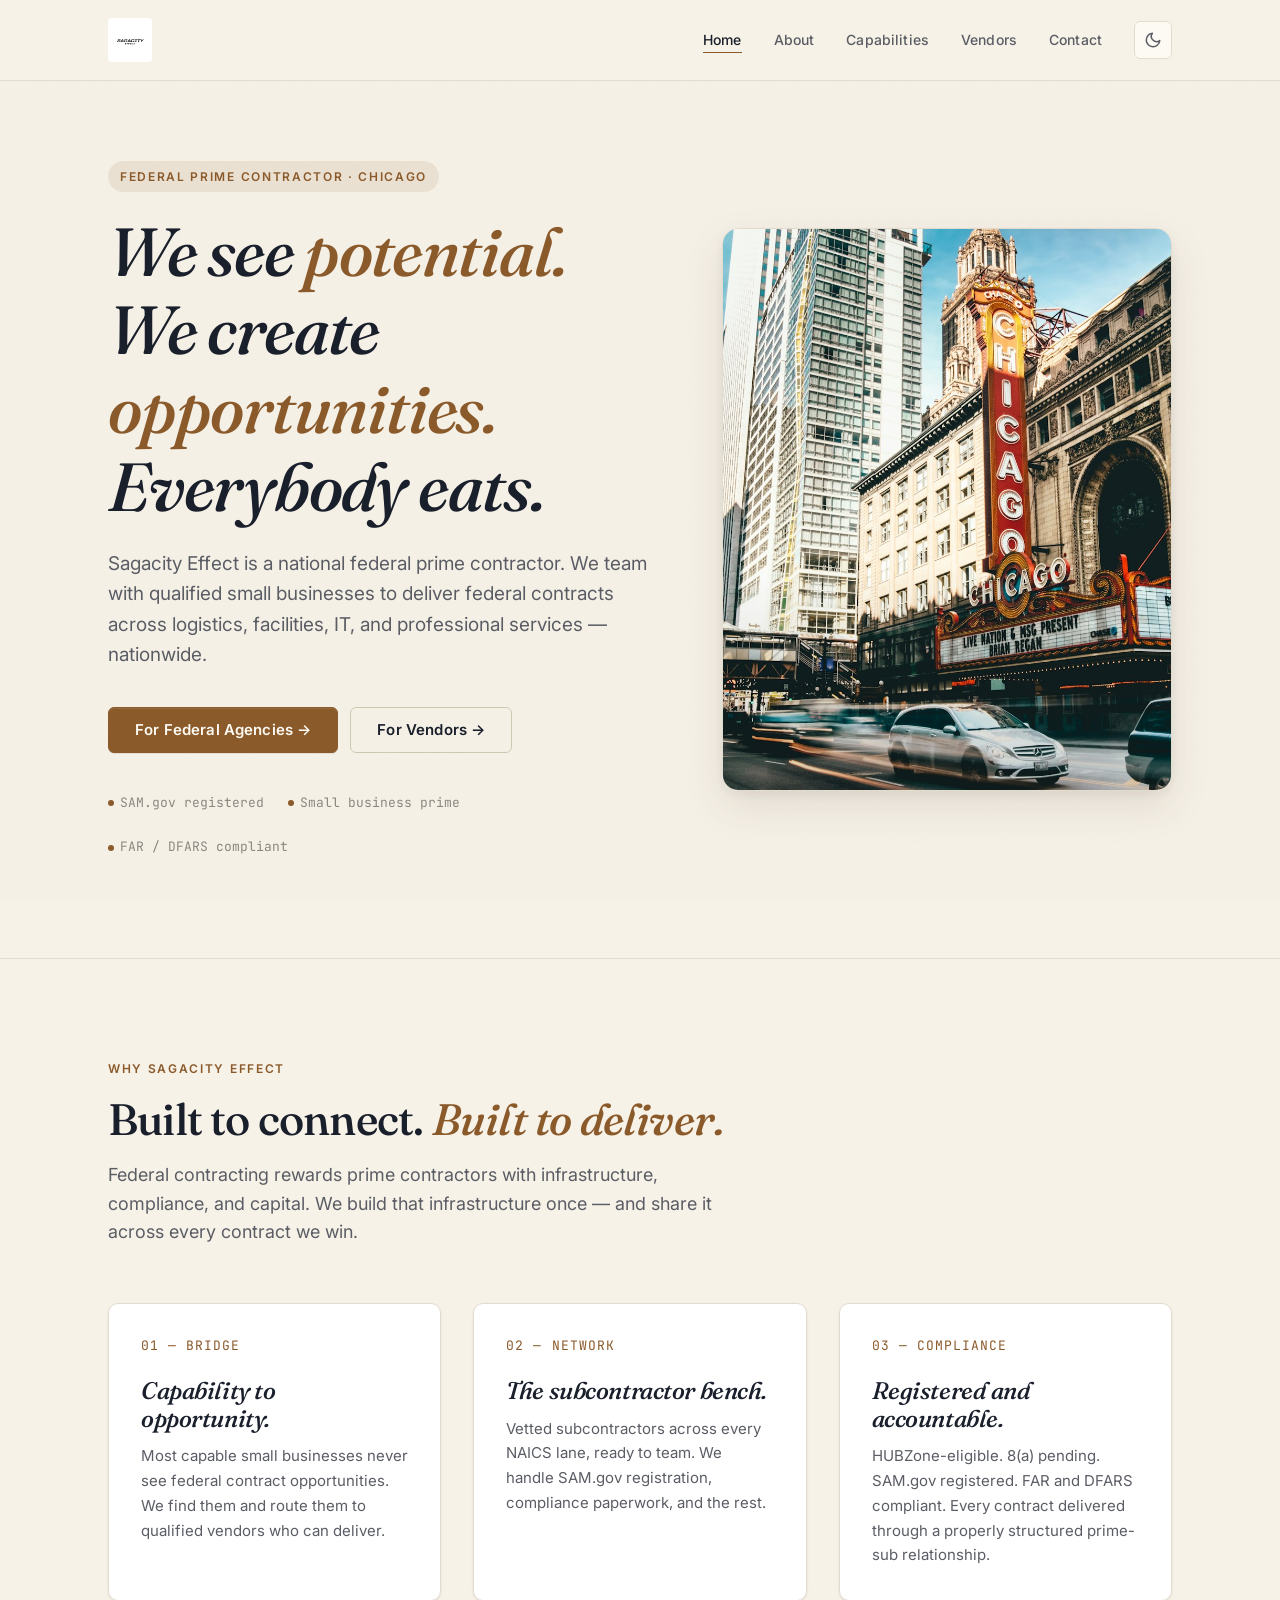
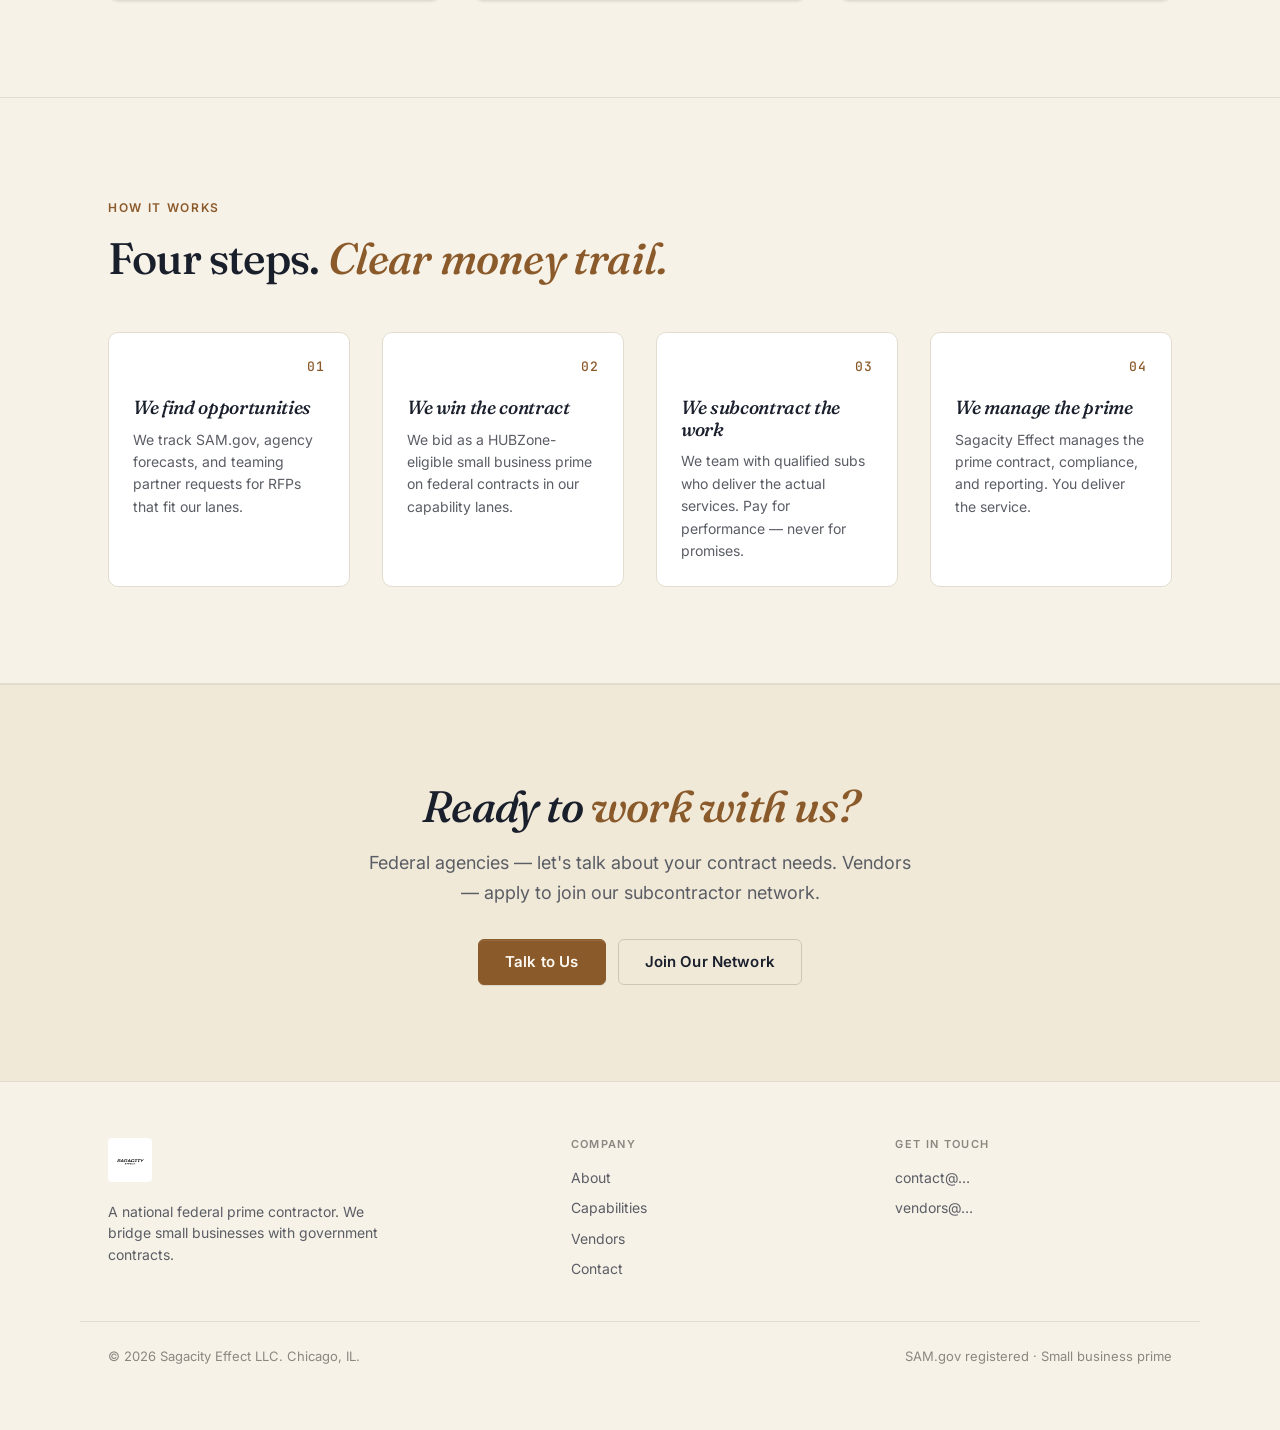
==== commit fe452f2b: "fix(contact): consolidate to contact@ and vendors@ emails; remove contracts/hello/teaming paths" ====
--- a/index.html
+++ b/index.html
@@ -67,7 +67,7 @@
             <p class="lede">Sagacity Effect is a national federal prime contractor. We team with qualified small businesses to deliver federal contracts across logistics, facilities, IT, and professional services — nationwide.</p>
             <div class="hero-actions">
               <a href="capabilities.html" class="btn btn-primary">For Federal Agencies →</a>
-              <a href="vendors.html" class="btn btn-secondary">For Vendors →</a>
+              <a href="apply.html" class="btn btn-secondary">For Vendors →</a>
             </div>
             <div class="hero-meta">
               <span>SAM.gov registered</span>
@@ -140,7 +140,7 @@
         <p>Federal agencies — let's talk about your contract needs. Vendors — apply to join our subcontractor network.</p>
         <div class="actions">
           <a href="contact.html" class="btn btn-primary">Talk to Us</a>
-          <a href="vendors.html" class="btn btn-secondary">Join Our Network</a>
+          <a href="apply.html" class="btn btn-secondary">Join Our Network</a>
         </div>
       </div>
     </section>
@@ -167,10 +167,8 @@
       <div>
         <h4>Get in touch</h4>
         <ul>
-          <li><a href="mailto:contracts@sagacityeffect.com">contracts@…</a></li>
+          <li><a href="mailto:contact@sagacityeffect.com">contact@…</a></li>
           <li><a href="mailto:vendors@sagacityeffect.com">vendors@…</a></li>
-          <li><a href="mailto:hello@sagacityeffect.com">hello@…</a></li>
-          <li><a href="mailto:teaming@sagacityeffect.com">teaming@…</a></li>
         </ul>
       </div>
     </div>
--- a/styles.css
+++ b/styles.css
@@ -1077,3 +1077,542 @@
     scroll-behavior: auto !important;
   }
 }
+
+/* ============================================================
+   VENDOR APPLICATION FORM
+   ============================================================ */
+
+.container-narrow { max-width: 820px; }
+
+/* Stepper */
+.stepper {
+  list-style: none;
+  display: flex;
+  gap: 0;
+  padding: 0;
+  margin: 0 0 48px;
+  background: var(--bg-elev);
+  border: 1px solid var(--border);
+  border-radius: var(--radius);
+  overflow: hidden;
+  box-shadow: var(--shadow-sm);
+}
+.stepper-item {
+  flex: 1;
+  display: flex;
+  align-items: center;
+  gap: 12px;
+  padding: 16px 20px;
+  position: relative;
+  font-family: var(--font-sans);
+  font-size: 14px;
+  color: var(--fg-subtle);
+  border-right: 1px solid var(--border);
+  transition: background var(--transition), color var(--transition);
+}
+.stepper-item:last-child { border-right: none; }
+.stepper-item.active {
+  background: var(--accent-soft);
+  color: var(--fg);
+}
+.stepper-item.done {
+  color: var(--fg-muted);
+}
+.stepper-item.done .stepper-num {
+  background: var(--accent);
+  color: var(--accent-fg);
+}
+.stepper-num {
+  width: 28px;
+  height: 28px;
+  border-radius: 50%;
+  background: var(--surface-2);
+  color: var(--fg-muted);
+  display: inline-flex;
+  align-items: center;
+  justify-content: center;
+  font-family: var(--font-mono);
+  font-size: 12px;
+  font-weight: 600;
+  flex-shrink: 0;
+  transition: background var(--transition), color var(--transition);
+}
+.stepper-item.active .stepper-num {
+  background: var(--accent);
+  color: var(--accent-fg);
+}
+.stepper-label {
+  font-weight: 500;
+  letter-spacing: 0.01em;
+}
+@media (max-width: 720px) {
+  .stepper { flex-direction: column; }
+  .stepper-item { border-right: none; border-bottom: 1px solid var(--border); }
+  .stepper-item:last-child { border-bottom: none; }
+  .stepper-label { font-size: 13px; }
+}
+
+/* Form steps */
+.vendor-form {
+  background: var(--bg-elev);
+  border: 1px solid var(--border);
+  border-radius: var(--radius);
+  padding: 40px;
+  box-shadow: var(--shadow-sm);
+}
+@media (max-width: 720px) {
+  .vendor-form { padding: 24px; }
+}
+.form-step {
+  border: none;
+  padding: 0;
+  margin: 0;
+  display: none;
+}
+.form-step.active {
+  display: block;
+  animation: formStepIn 280ms ease-out;
+}
+@keyframes formStepIn {
+  from { opacity: 0; transform: translateY(8px); }
+  to   { opacity: 1; transform: translateY(0); }
+}
+.form-step-title {
+  display: block;
+  width: 100%;
+  margin-bottom: 32px;
+  padding-bottom: 24px;
+  border-bottom: 1px solid var(--border);
+}
+.form-step-title h2 {
+  font-style: italic;
+  margin: 8px 0 12px;
+  font-size: clamp(26px, 3.4vw, 34px);
+}
+.form-step-title p {
+  color: var(--fg-muted);
+  font-size: 15px;
+  margin: 0;
+  max-width: 56ch;
+}
+.step-tag {
+  display: inline-block;
+  font-family: var(--font-mono);
+  font-size: 11px;
+  font-weight: 500;
+  letter-spacing: 0.12em;
+  text-transform: uppercase;
+  color: var(--accent);
+  background: var(--accent-soft);
+  padding: 4px 10px;
+  border-radius: 999px;
+}
+.form-section-h3 {
+  font-family: var(--font-sans);
+  font-size: 12px;
+  font-weight: 600;
+  letter-spacing: 0.14em;
+  text-transform: uppercase;
+  color: var(--fg);
+  margin: 40px 0 20px;
+  padding-top: 24px;
+  border-top: 1px solid var(--border);
+}
+.form-section-h3:first-of-type { margin-top: 0; padding-top: 0; border-top: none; }
+
+/* Form rows + groups */
+.form-row {
+  display: grid;
+  grid-template-columns: 1fr 1fr;
+  gap: 20px;
+  margin-bottom: 20px;
+}
+.form-row-3 { grid-template-columns: 1fr 1fr 1fr; }
+@media (max-width: 640px) {
+  .form-row, .form-row-3 { grid-template-columns: 1fr; gap: 16px; }
+}
+.form-group {
+  margin-bottom: 20px;
+}
+.form-group label {
+  display: block;
+  font-family: var(--font-sans);
+  font-size: 13px;
+  font-weight: 500;
+  color: var(--fg);
+  margin-bottom: 6px;
+  letter-spacing: 0.01em;
+}
+.req { color: var(--accent); font-weight: 600; }
+.form-hint {
+  font-size: 12px;
+  color: var(--fg-subtle);
+  margin: 6px 0 0;
+  line-height: 1.5;
+}
+.form-hint a { color: var(--accent); }
+.form-error {
+  font-size: 12px;
+  color: #b3502b;
+  margin: 6px 0 0;
+  display: none;
+  font-weight: 500;
+}
+.form-group.has-error .form-error { display: block; }
+.form-group.has-error input,
+.form-group.has-error select,
+.form-group.has-error textarea {
+  border-color: #b3502b;
+  background: rgba(179, 80, 43, 0.04);
+}
+
+/* Inputs */
+.form-group input[type="text"],
+.form-group input[type="email"],
+.form-group input[type="tel"],
+.form-group input[type="url"],
+.form-group input[type="number"],
+.form-group input[type="month"],
+.form-group select,
+.form-group textarea {
+  width: 100%;
+  padding: 11px 14px;
+  font-family: var(--font-sans);
+  font-size: 15px;
+  color: var(--fg);
+  background: var(--bg);
+  border: 1px solid var(--border-strong);
+  border-radius: var(--radius-sm);
+  transition: border-color var(--transition), background var(--transition),
+              box-shadow var(--transition);
+  line-height: 1.4;
+}
+.form-group textarea { resize: vertical; min-height: 96px; }
+.form-group input:focus,
+.form-group select:focus,
+.form-group textarea:focus {
+  outline: none;
+  border-color: var(--accent);
+  background: var(--bg-elev);
+  box-shadow: 0 0 0 3px var(--accent-soft);
+}
+.form-group input::placeholder,
+.form-group textarea::placeholder {
+  color: var(--fg-subtle);
+  opacity: 1;
+}
+.form-group select {
+  appearance: none;
+  background-image: url("data:image/svg+xml;utf8,<svg xmlns='http://www.w3.org/2000/svg' viewBox='0 0 12 8' width='12' height='8'><path d='M1 1l5 5 5-5' stroke='%238a8780' stroke-width='1.5' fill='none' stroke-linecap='round'/></svg>");
+  background-repeat: no-repeat;
+  background-position: right 14px center;
+  padding-right: 36px;
+}
+
+/* Checkboxes + radios */
+.checkbox-grid {
+  display: grid;
+  grid-template-columns: 1fr 1fr;
+  gap: 12px;
+}
+@media (max-width: 640px) {
+  .checkbox-grid { grid-template-columns: 1fr; }
+}
+.checkbox-stack {
+  display: flex;
+  flex-direction: column;
+  gap: 8px;
+}
+.check, .radio {
+  display: flex;
+  align-items: flex-start;
+  gap: 12px;
+  padding: 14px 16px;
+  background: var(--bg);
+  border: 1px solid var(--border-strong);
+  border-radius: var(--radius-sm);
+  cursor: pointer;
+  transition: border-color var(--transition), background var(--transition);
+  font-family: var(--font-sans);
+  font-size: 14px;
+  color: var(--fg);
+  line-height: 1.45;
+}
+.check:hover, .radio:hover { border-color: var(--accent); }
+.check input, .radio input {
+  margin: 2px 0 0;
+  accent-color: var(--accent);
+  width: 16px;
+  height: 16px;
+  flex-shrink: 0;
+  cursor: pointer;
+}
+.check input:checked + span,
+.radio input:checked + span {
+  color: var(--fg);
+}
+.check span, .radio span { display: block; }
+.check span strong, .radio span strong {
+  display: block;
+  font-weight: 600;
+  font-size: 14px;
+  color: var(--fg);
+  margin-bottom: 2px;
+}
+.check span em, .radio span em {
+  font-style: normal;
+  font-family: var(--font-mono);
+  font-size: 11px;
+  color: var(--fg-subtle);
+  letter-spacing: 0.04em;
+}
+.check:has(input:checked),
+.radio:has(input:checked) {
+  border-color: var(--accent);
+  background: var(--accent-soft);
+}
+.check-attestation {
+  padding: 16px 20px;
+  background: var(--surface);
+}
+.radio-group {
+  display: flex;
+  flex-direction: column;
+  gap: 8px;
+}
+.radio-inline {
+  display: inline-flex;
+  align-items: center;
+  gap: 6px;
+  font-family: var(--font-sans);
+  font-size: 13px;
+  color: var(--fg-muted);
+  cursor: pointer;
+}
+.radio-inline input { accent-color: var(--accent); }
+
+/* File upload */
+.file-upload {
+  display: grid;
+  grid-template-columns: 1fr auto;
+  gap: 16px;
+  align-items: center;
+  padding: 20px;
+  background: var(--bg);
+  border: 1.5px dashed var(--border-strong);
+  border-radius: var(--radius);
+  cursor: pointer;
+  transition: border-color var(--transition), background var(--transition);
+  position: relative;
+  margin-bottom: 0;
+}
+.file-upload:hover {
+  border-color: var(--accent);
+  background: var(--accent-soft);
+}
+.file-upload.has-file {
+  border-style: solid;
+  border-color: var(--accent);
+  background: var(--bg-elev);
+}
+.file-upload input[type="file"] {
+  position: absolute;
+  inset: 0;
+  width: 100%;
+  height: 100%;
+  opacity: 0;
+  cursor: pointer;
+  margin: 0;
+  padding: 0;
+}
+.file-upload-prompt {
+  display: block;
+  pointer-events: none;
+}
+.file-upload-prompt strong {
+  display: block;
+  font-family: var(--font-sans);
+  font-size: 15px;
+  font-weight: 600;
+  color: var(--fg);
+  margin-bottom: 2px;
+}
+.file-upload-prompt em {
+  display: block;
+  font-style: normal;
+  font-family: var(--font-sans);
+  font-size: 12px;
+  color: var(--fg-subtle);
+}
+.file-upload-status {
+  display: inline-flex;
+  align-items: center;
+  gap: 8px;
+  padding: 8px 14px;
+  background: var(--surface);
+  border: 1px solid var(--border);
+  border-radius: 999px;
+  font-family: var(--font-mono);
+  font-size: 12px;
+  color: var(--fg-muted);
+  white-space: nowrap;
+  pointer-events: none;
+}
+.file-upload.has-file .file-upload-status {
+  background: var(--accent);
+  color: var(--accent-fg);
+  border-color: var(--accent);
+}
+
+/* Contract blocks (past performance) */
+.contract-block {
+  border: 1px solid var(--border);
+  border-radius: var(--radius);
+  padding: 24px;
+  margin-bottom: 16px;
+  background: var(--bg);
+  position: relative;
+}
+.contract-block:not(:only-child) .remove-contract {
+  display: inline-flex;
+}
+.contract-header {
+  display: flex;
+  justify-content: space-between;
+  align-items: center;
+  margin-bottom: 20px;
+  padding-bottom: 16px;
+  border-bottom: 1px solid var(--border);
+  flex-wrap: wrap;
+  gap: 12px;
+}
+.contract-header h3 {
+  font-family: var(--font-sans);
+  font-size: 14px;
+  font-weight: 600;
+  letter-spacing: 0.04em;
+  text-transform: uppercase;
+  color: var(--fg);
+  margin: 0;
+}
+.contract-type { display: inline-flex; gap: 12px; }
+.remove-contract {
+  display: none;
+  background: none;
+  border: 1px solid var(--border);
+  color: var(--fg-muted);
+  font-family: var(--font-sans);
+  font-size: 12px;
+  padding: 4px 10px;
+  border-radius: 999px;
+  cursor: pointer;
+  margin-left: 8px;
+}
+.remove-contract:hover {
+  color: #b3502b;
+  border-color: #b3502b;
+}
+
+/* Form nav */
+.form-nav {
+  display: flex;
+  align-items: center;
+  justify-content: space-between;
+  margin-top: 40px;
+  padding-top: 24px;
+  border-top: 1px solid var(--border);
+  gap: 16px;
+  flex-wrap: wrap;
+}
+.form-progress-text {
+  font-family: var(--font-mono);
+  font-size: 13px;
+  color: var(--fg-subtle);
+  flex: 1;
+  text-align: center;
+}
+#prev-step[disabled] { visibility: hidden; }
+
+/* Form status / success */
+.form-status {
+  margin-top: 24px;
+  padding: 20px 24px;
+  border-radius: var(--radius);
+  font-family: var(--font-sans);
+  font-size: 15px;
+  line-height: 1.5;
+}
+.form-status.success {
+  background: rgba(78, 130, 78, 0.10);
+  border: 1px solid rgba(78, 130, 78, 0.30);
+  color: #2f5a2f;
+}
+.form-status.error {
+  background: rgba(179, 80, 43, 0.08);
+  border: 1px solid rgba(179, 80, 43, 0.30);
+  color: #8a3d20;
+}
+[data-theme="dark"] .form-status.success { color: #a8d4a0; }
+[data-theme="dark"] .form-status.error { color: #e3a78d; }
+.form-status strong { display: block; margin-bottom: 4px; font-size: 16px; }
+
+/* Save status */
+.form-save-status {
+  margin: 16px 0 0;
+  text-align: center;
+  font-family: var(--font-sans);
+  font-size: 12px;
+  color: var(--fg-subtle);
+  display: flex;
+  align-items: center;
+  justify-content: center;
+  gap: 8px;
+}
+.save-dot {
+  width: 6px;
+  height: 6px;
+  background: #6d9a6d;
+  border-radius: 50%;
+  display: inline-block;
+}
+.form-save-status.saving .save-dot { background: var(--accent); }
+.form-save-status.saved .save-dot { background: #6d9a6d; }
+
+/* Form errors banner (top of form) */
+.form-errors-banner {
+  margin-bottom: 32px;
+  padding: 18px 22px;
+  background: rgba(179, 80, 43, 0.10);
+  border: 1px solid rgba(179, 80, 43, 0.35);
+  border-radius: var(--radius);
+  color: #8a3d20;
+  font-family: var(--font-sans);
+  font-size: 14px;
+  line-height: 1.5;
+}
+.form-errors-banner strong {
+  display: block;
+  font-size: 15px;
+  margin-bottom: 10px;
+  font-weight: 600;
+}
+.form-errors-banner ul {
+  list-style: disc;
+  padding-left: 22px;
+  margin: 0;
+}
+.form-errors-banner li {
+  margin-bottom: 4px;
+}
+.form-errors-banner li:last-child { margin-bottom: 0; }
+[data-theme="dark"] .form-errors-banner { color: #e3a78d; }
+
+/* Invalid field pulse (catch attention when validation fails) */
+.invalid {
+  animation: invalidPulse 600ms ease-out;
+}
+@keyframes invalidPulse {
+  0%   { box-shadow: 0 0 0 0 rgba(179, 80, 43, 0.4); }
+  50%  { box-shadow: 0 0 0 6px rgba(179, 80, 43, 0.20); }
+  100% { box-shadow: 0 0 0 0 rgba(179, 80, 43, 0); }
+}
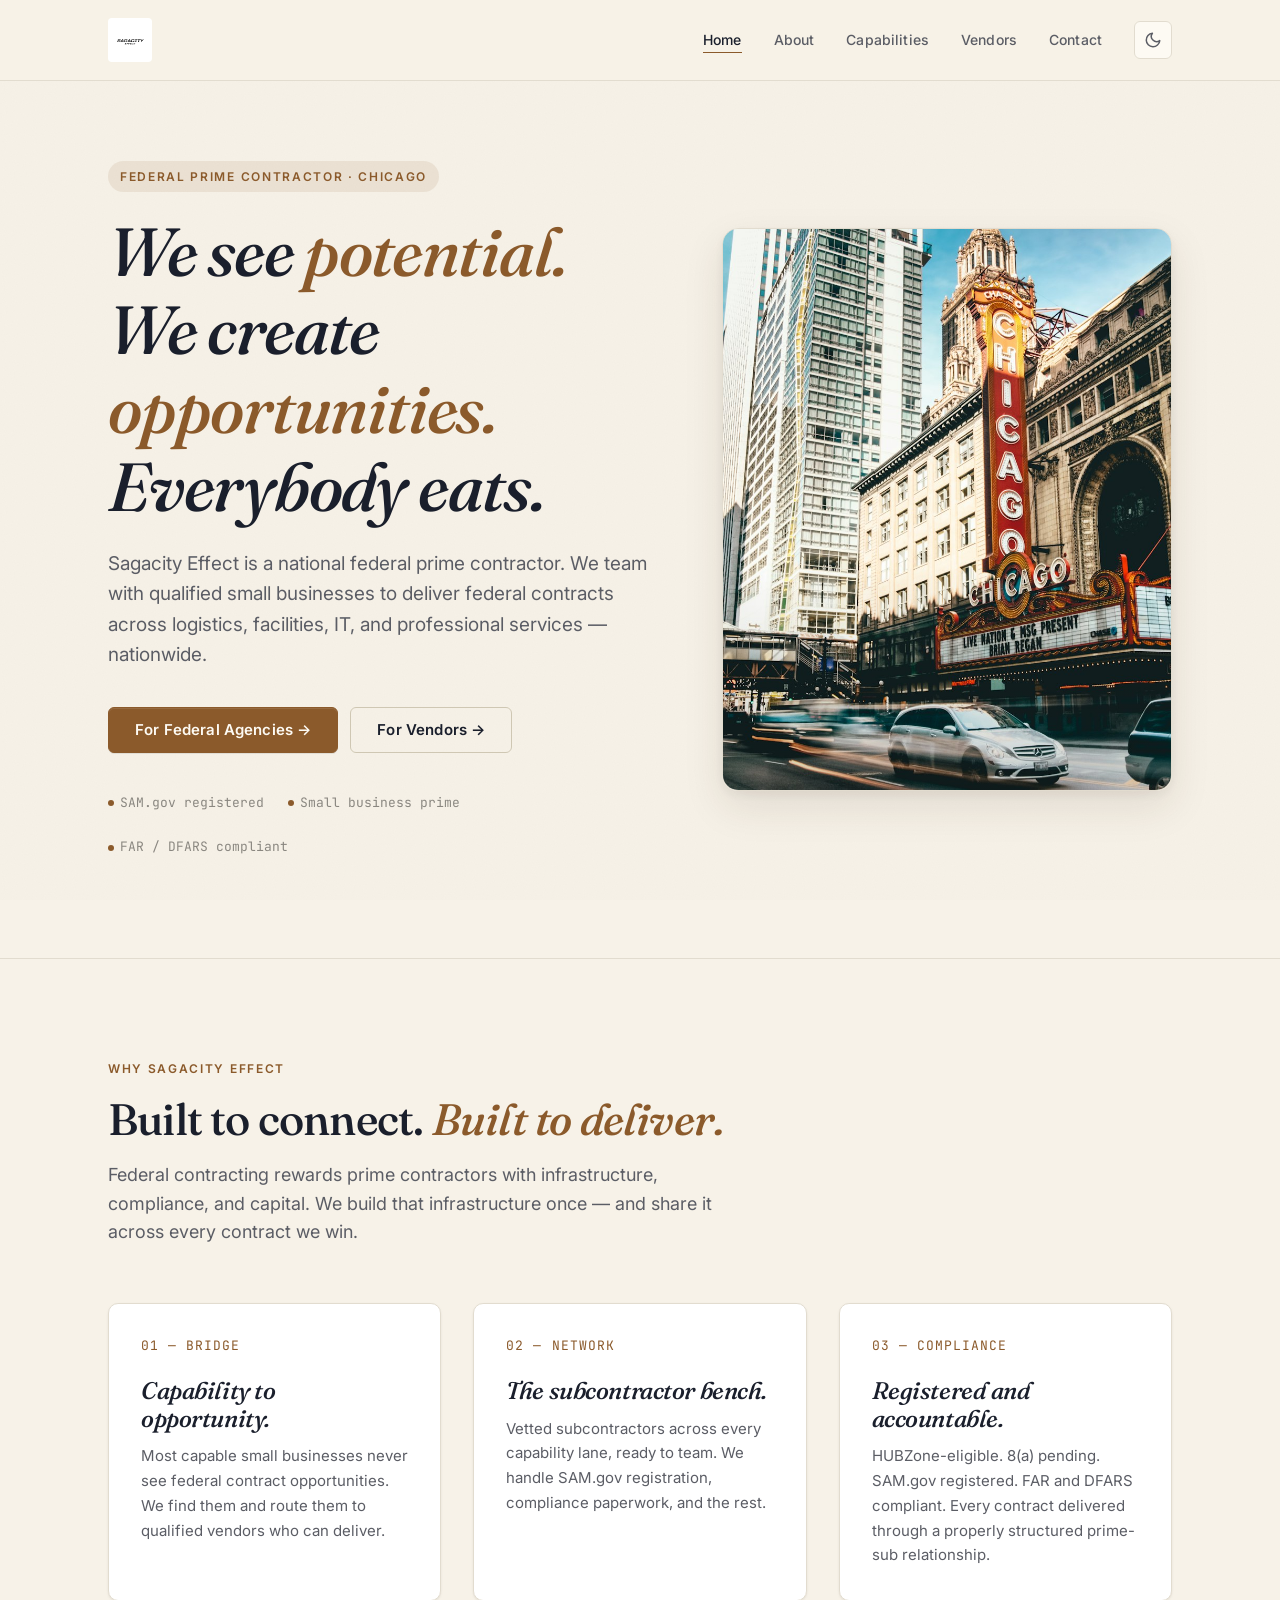
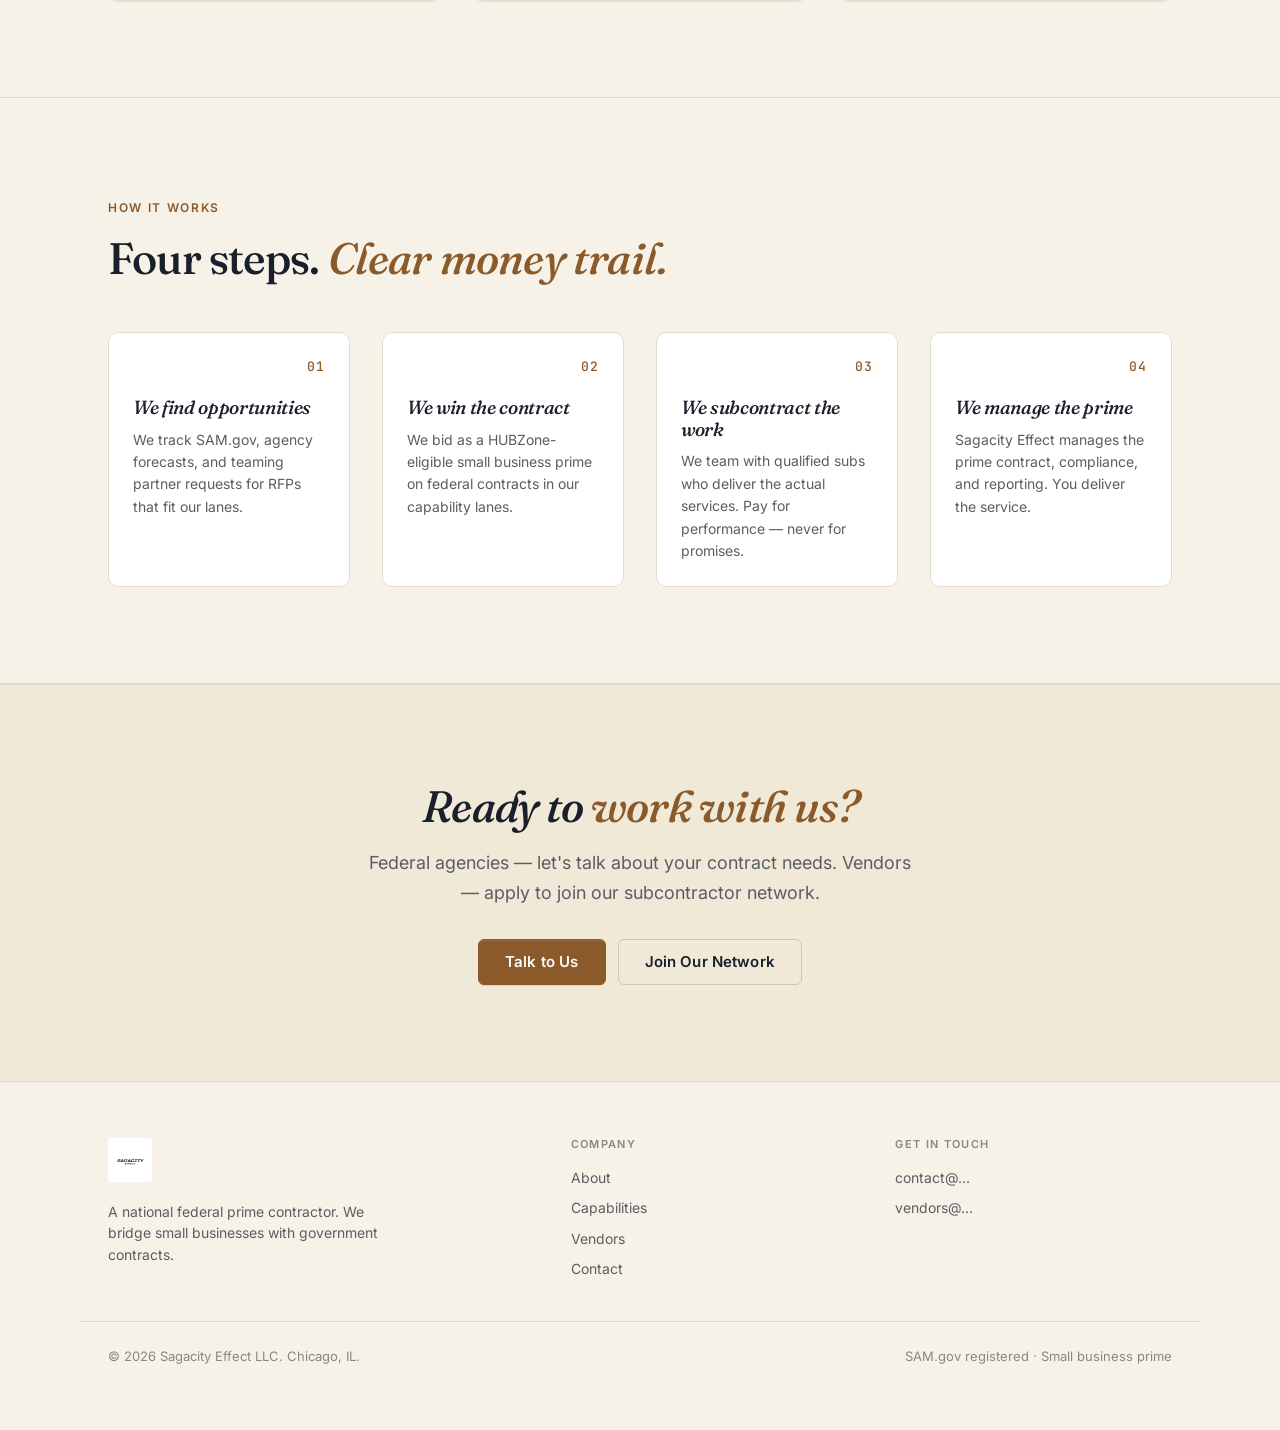
==== commit 289e6d68: "chore(capabilities): replace NAICS table with 'in progress' placeholder; update lane references site" ====
--- a/index.html
+++ b/index.html
@@ -97,7 +97,7 @@
           <div class="why-card">
             <span class="num">02 — NETWORK</span>
             <h3>The subcontractor bench.</h3>
-            <p>Vetted subcontractors across every NAICS lane, ready to team. We handle SAM.gov registration, compliance paperwork, and the rest.</p>
+            <p>Vetted subcontractors across every capability lane, ready to team. We handle SAM.gov registration, compliance paperwork, and the rest.</p>
           </div>
           <div class="why-card">
             <span class="num">03 — COMPLIANCE</span>
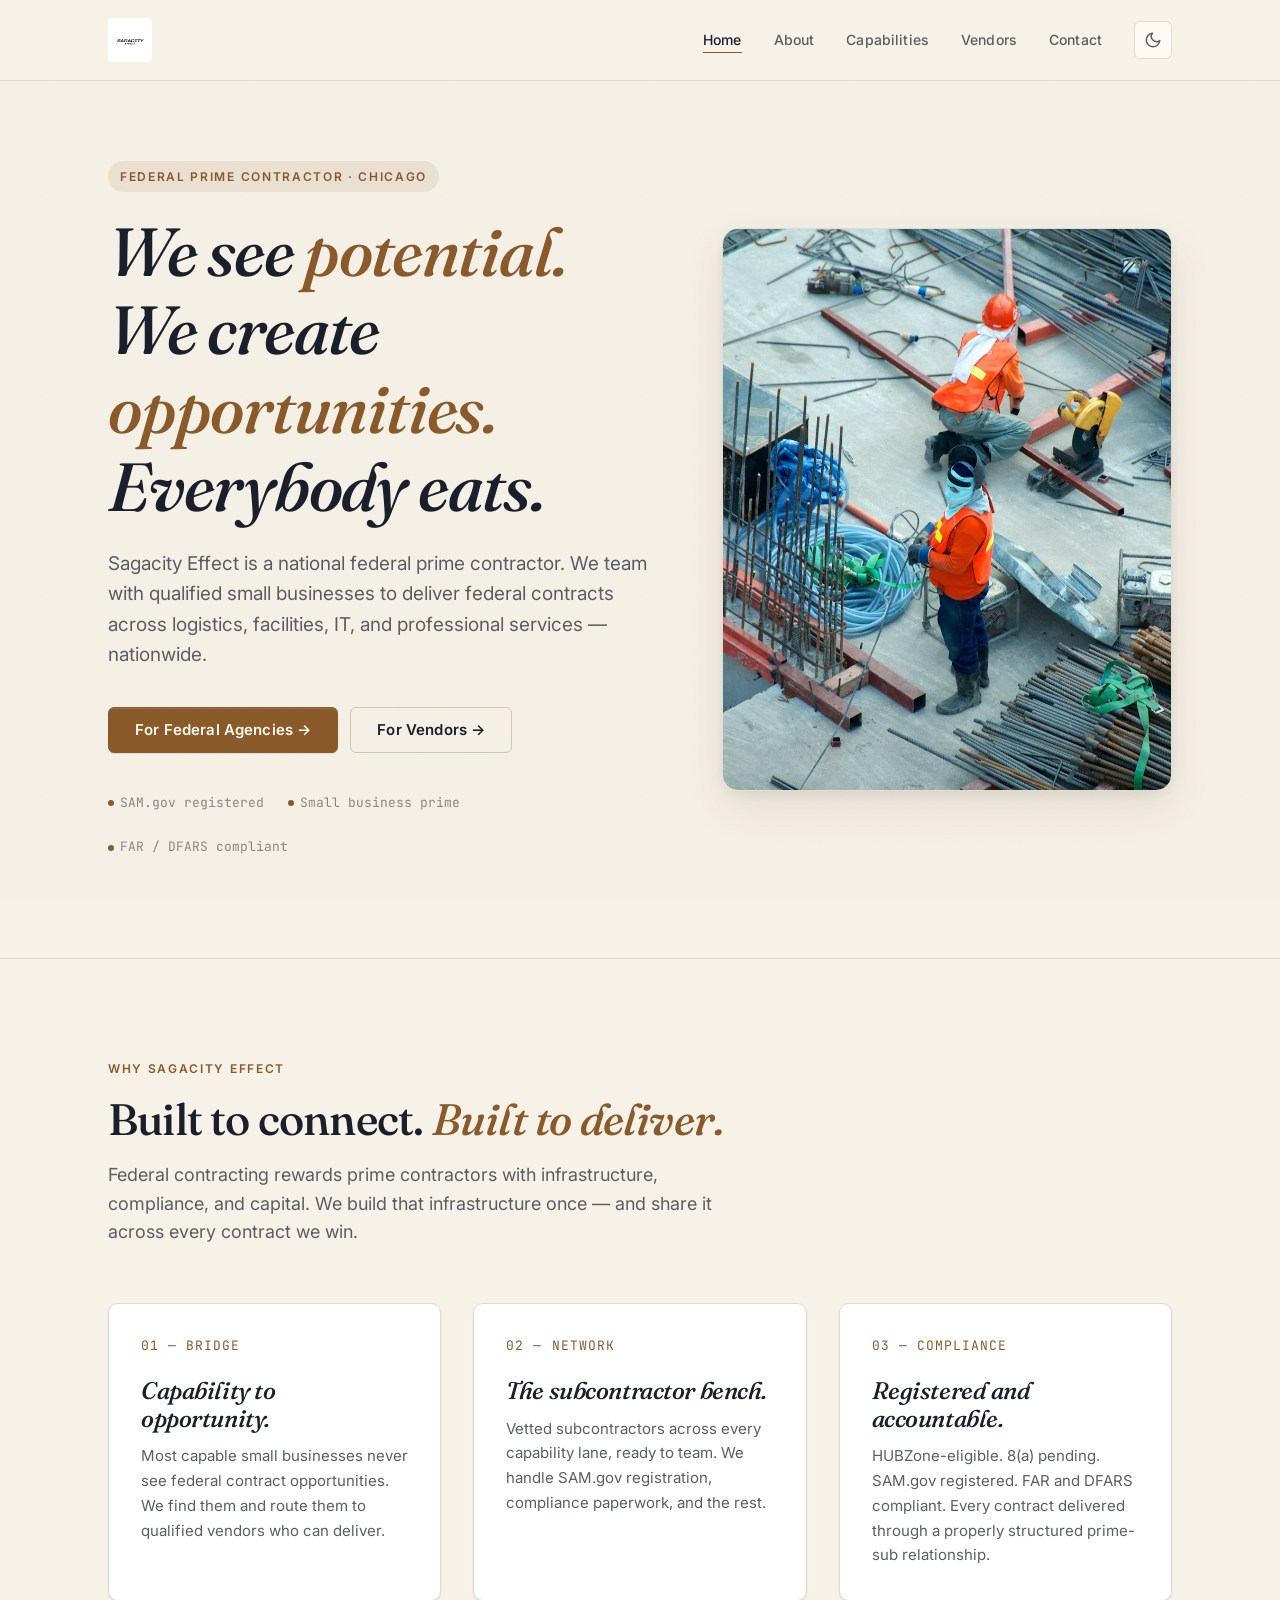
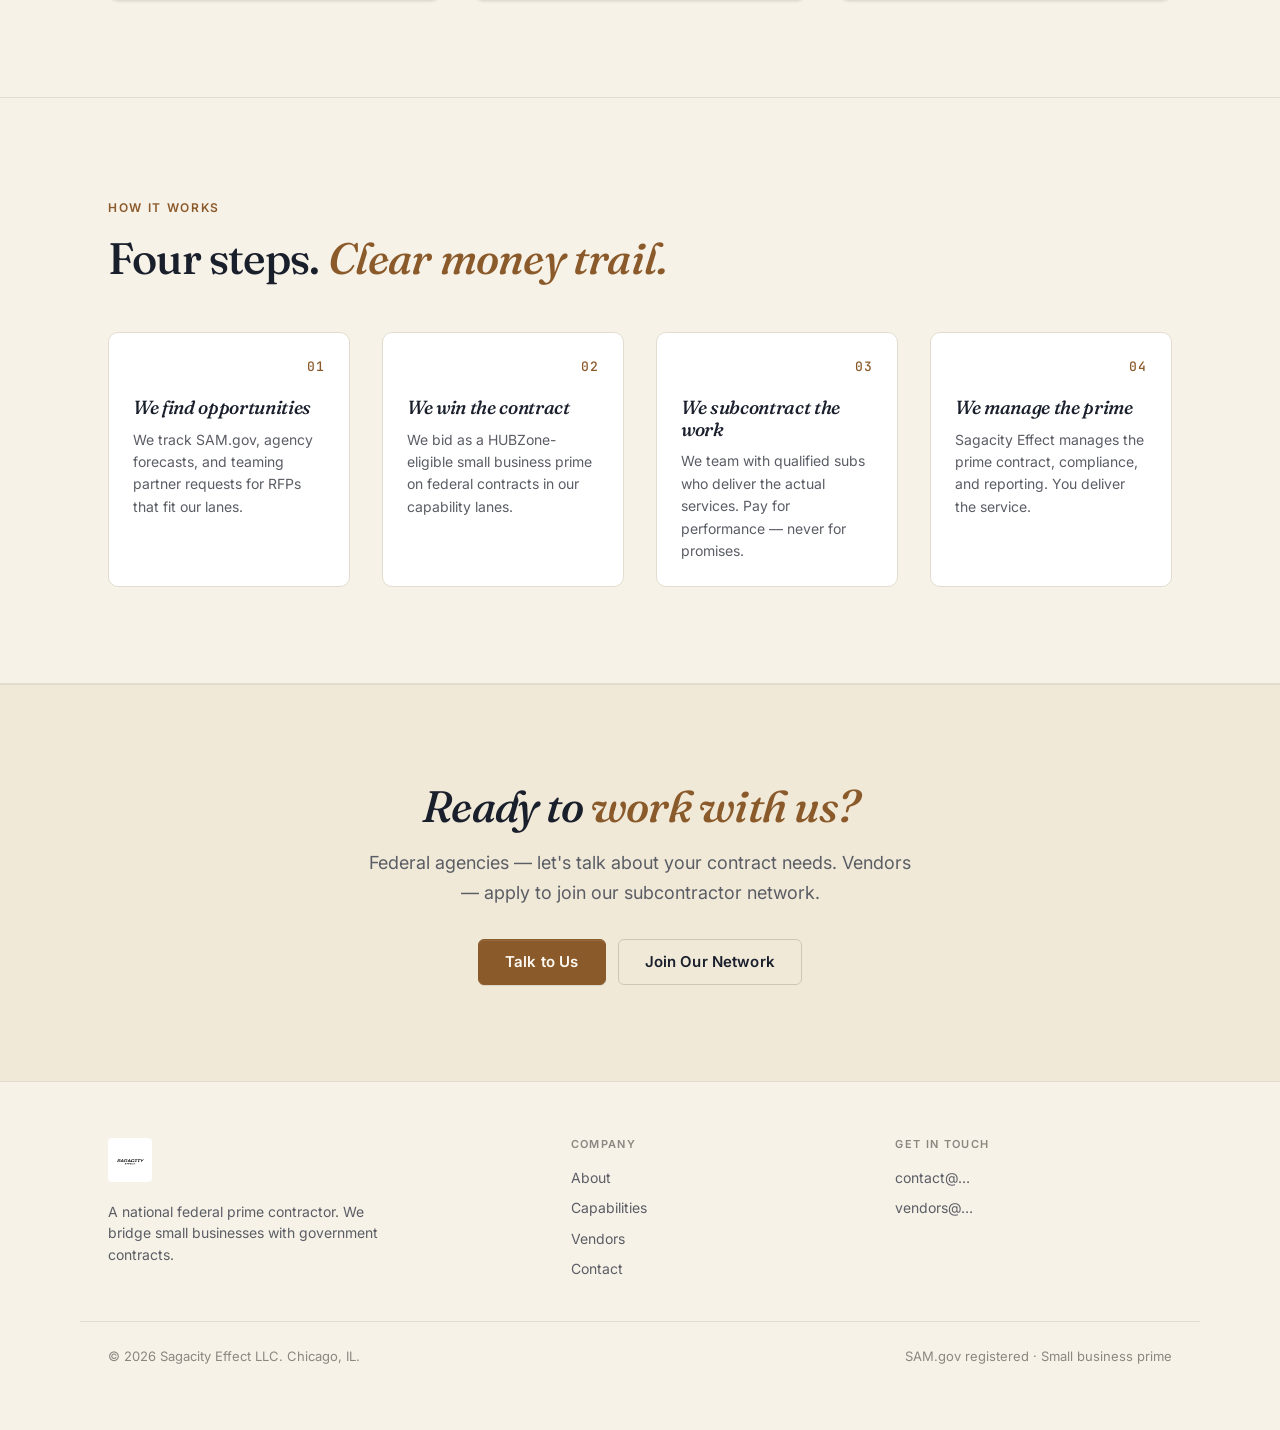
==== commit 6116e946: "chore(assets): swap photos to workforce imagery (construction, trades, logistics)" ====
--- a/index.html
+++ b/index.html
@@ -76,7 +76,7 @@
             </div>
           </div>
           <div class="hero-image">
-            <img src="assets/images/cityscape.jpg" alt="Chicago skyline" />
+            <img src="assets/images/cityscape.jpg" alt="Construction crew at work on a federal project site" />
           </div>
         </div>
       </div>
